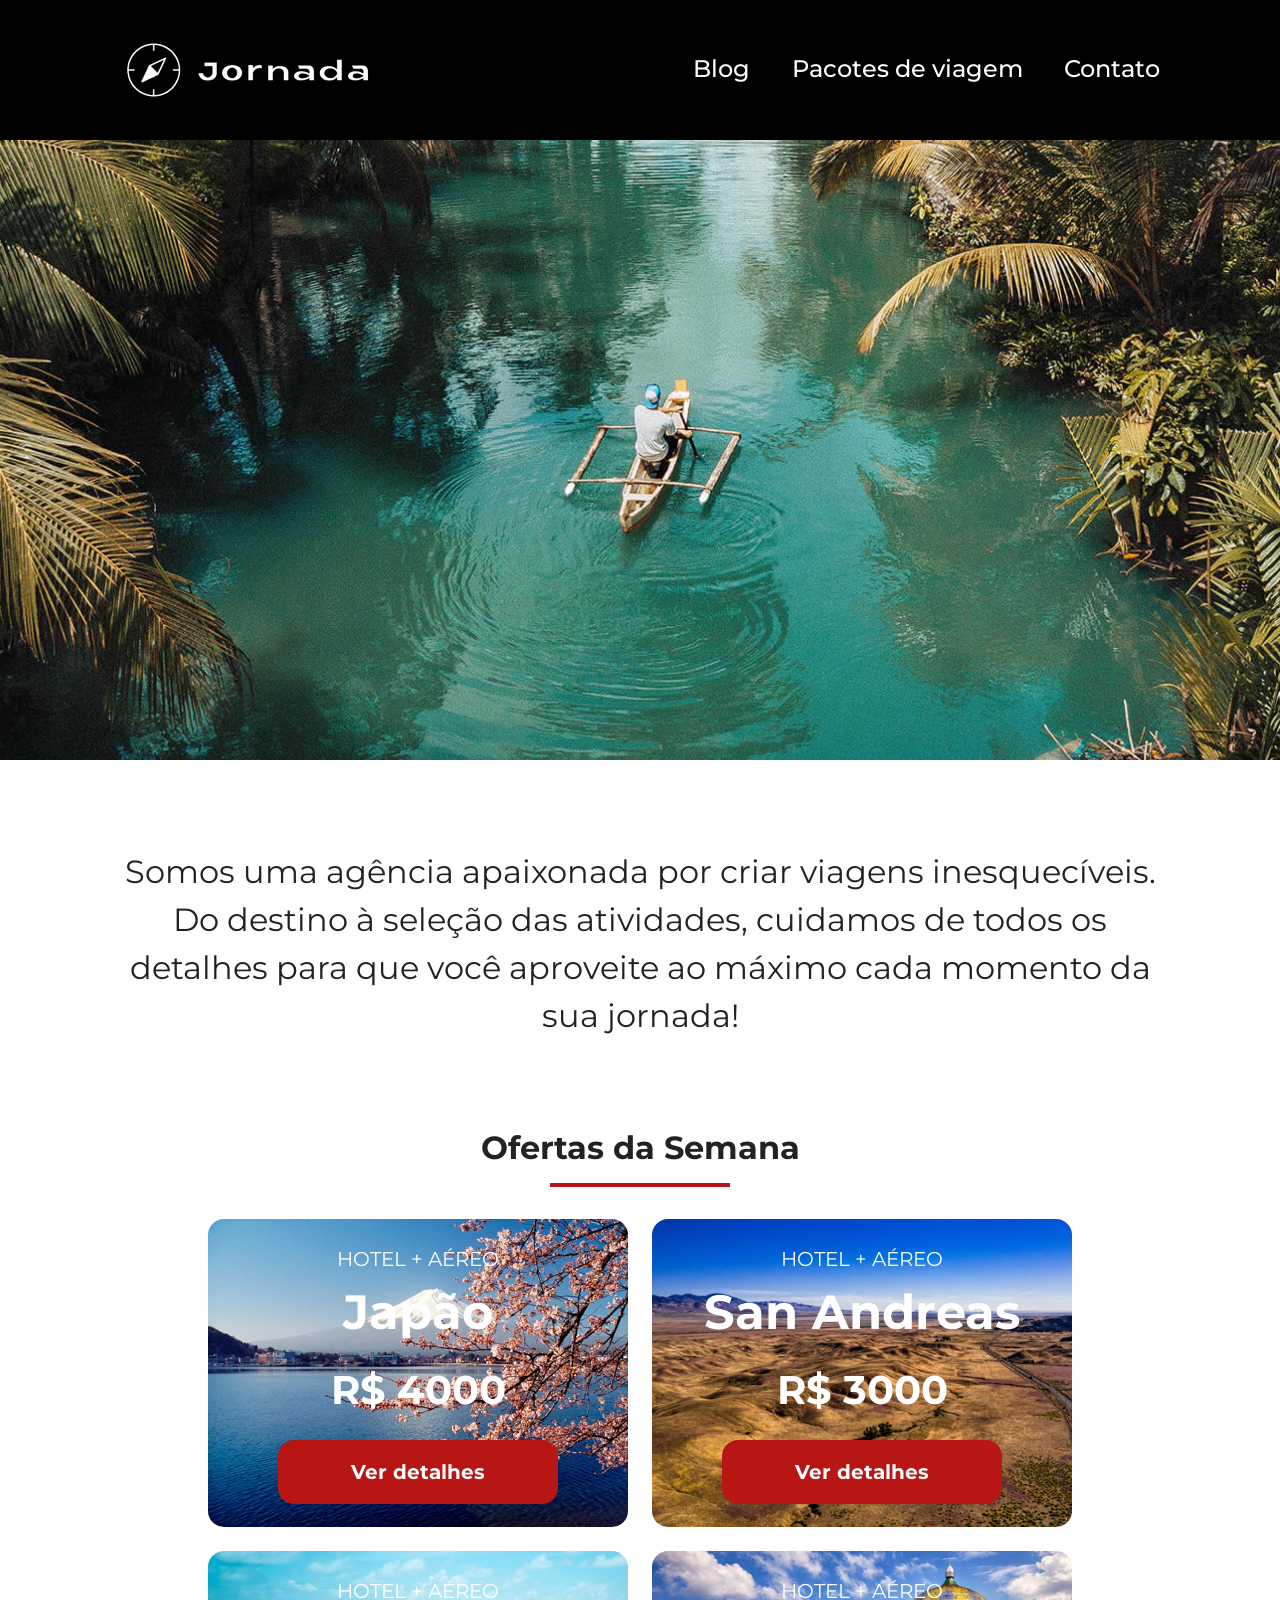
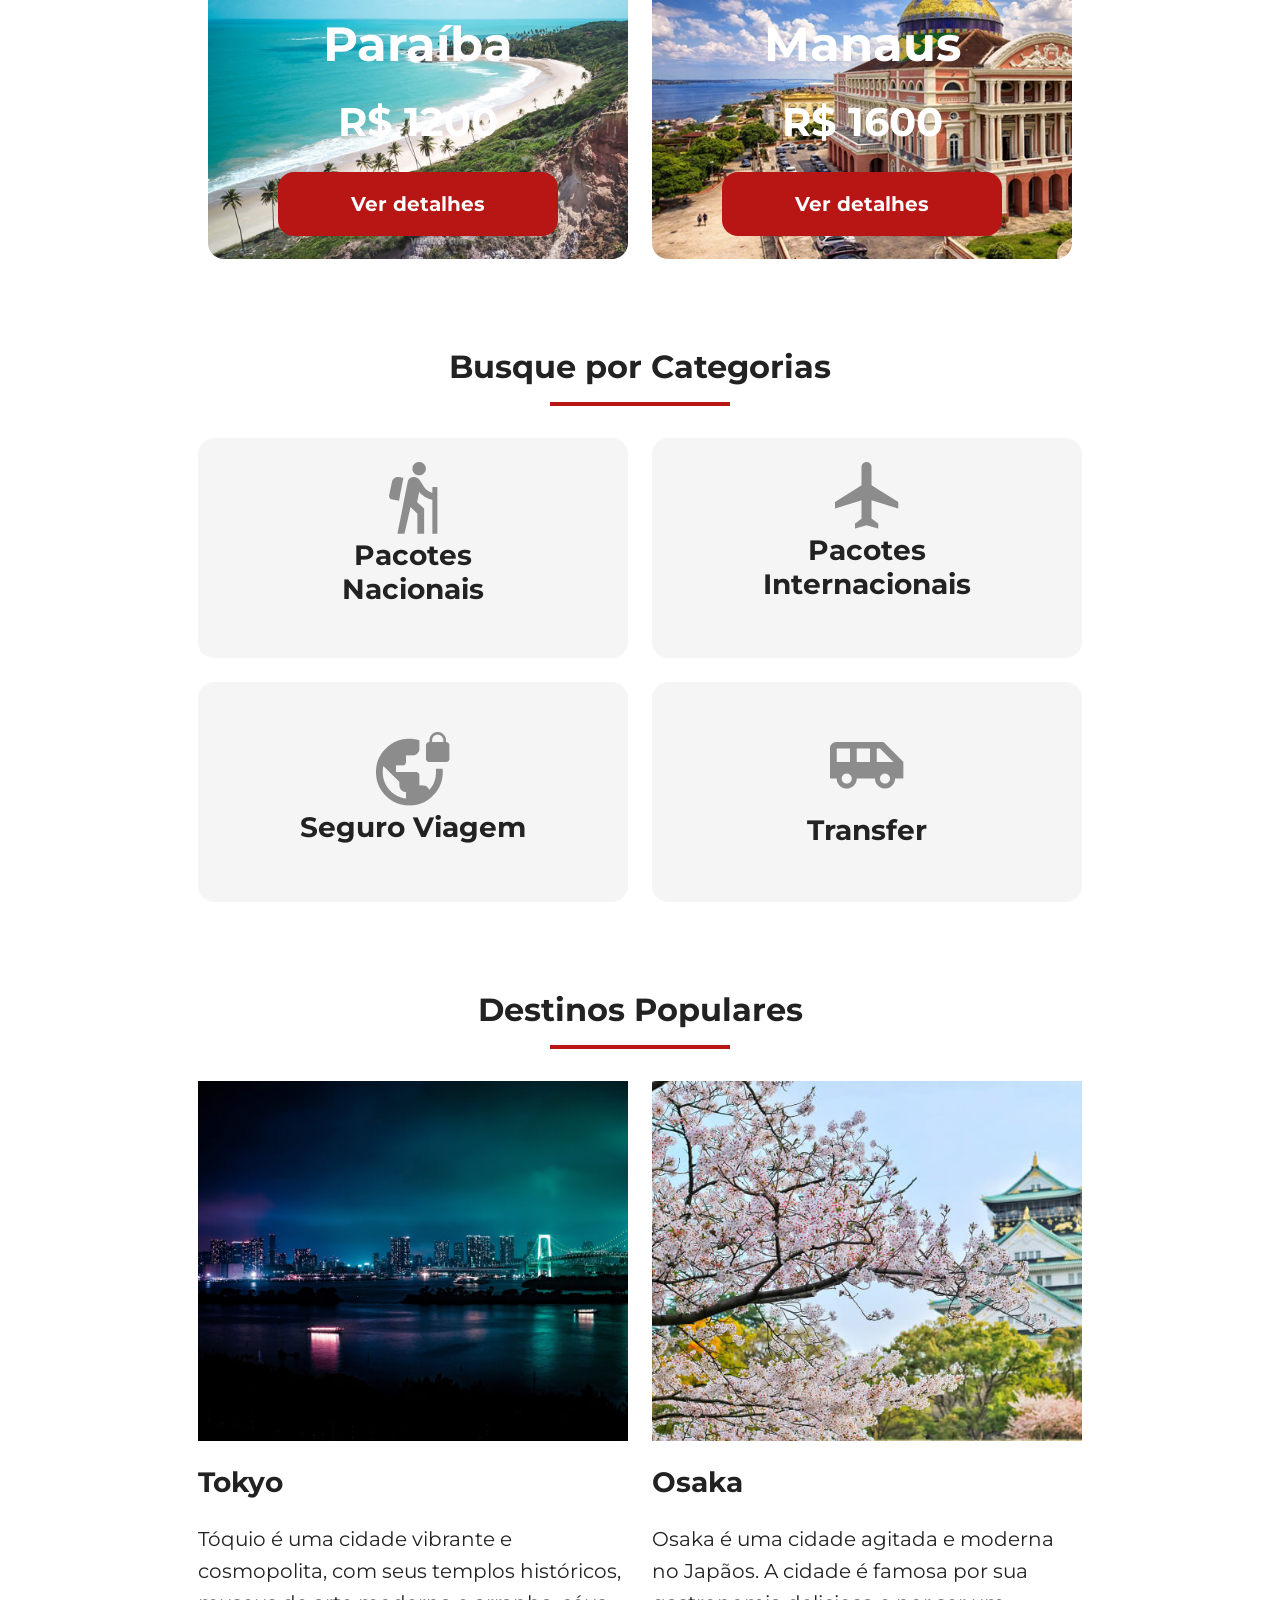
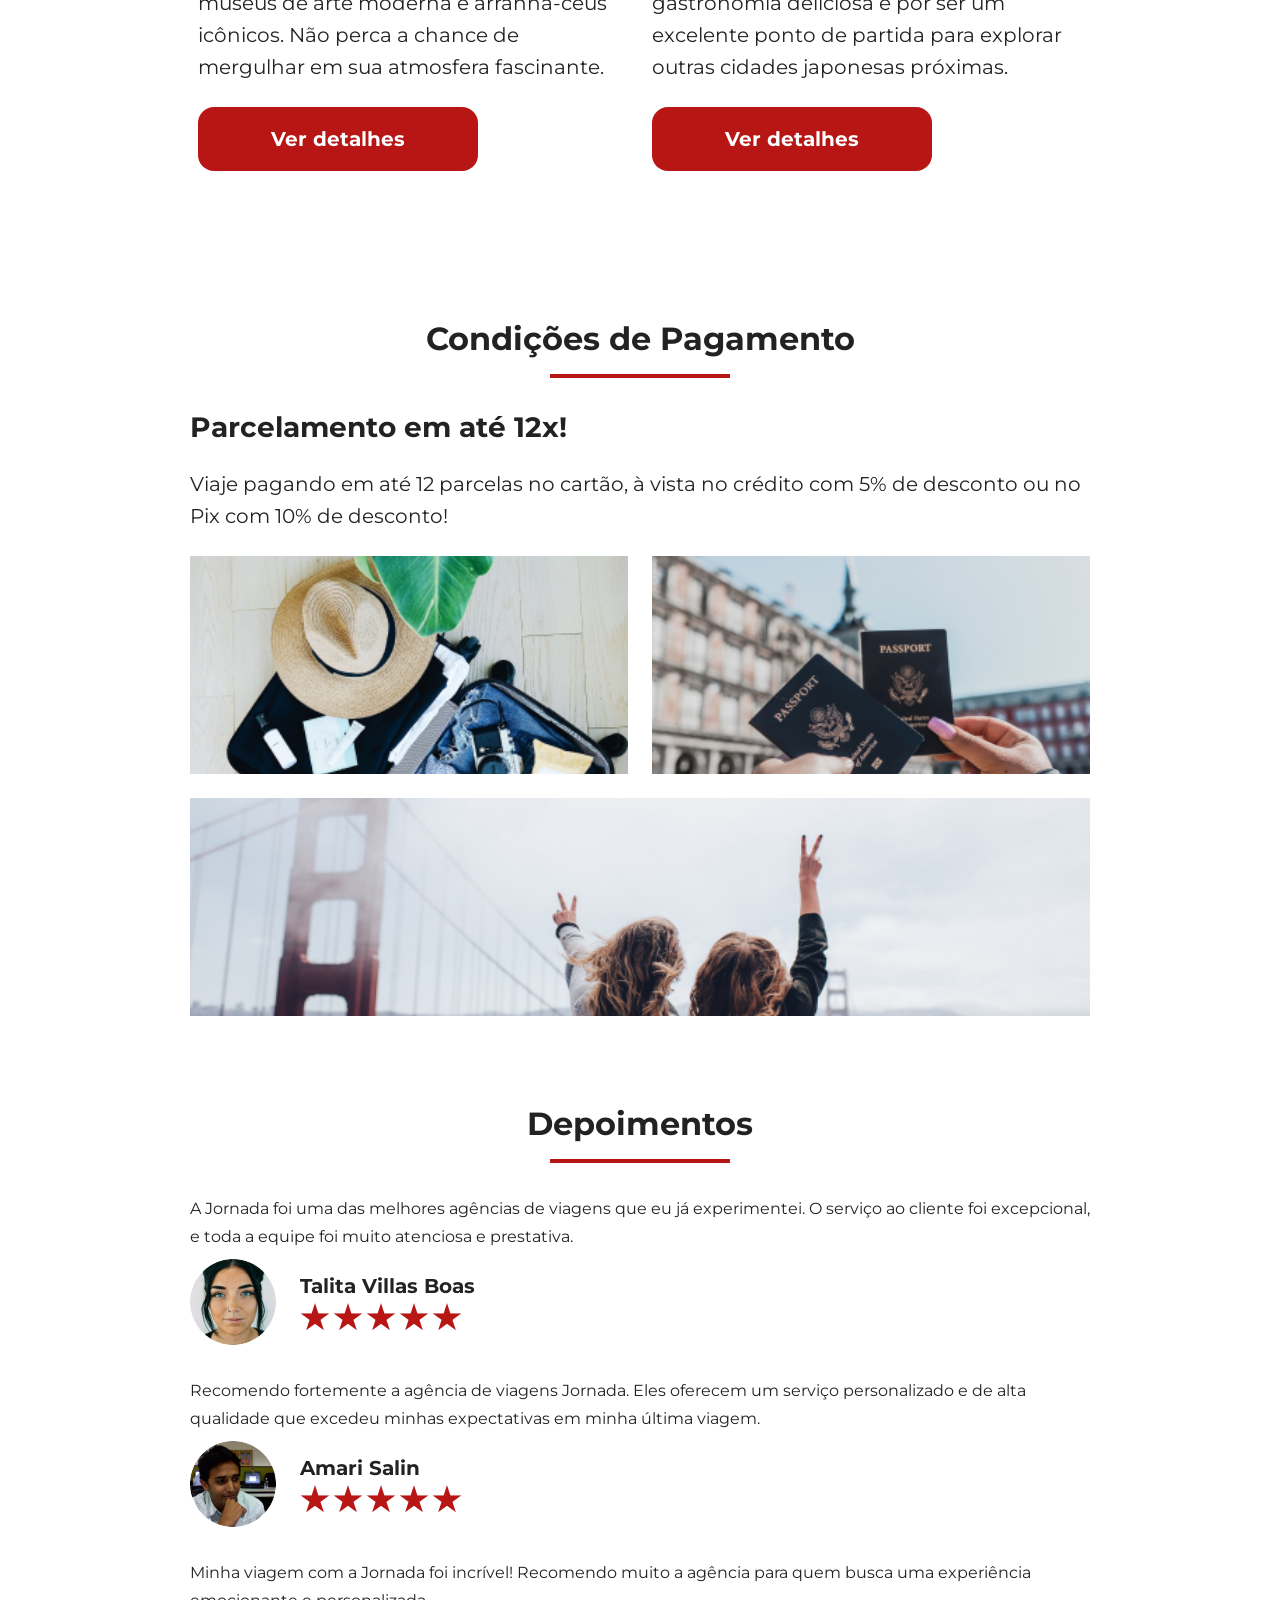
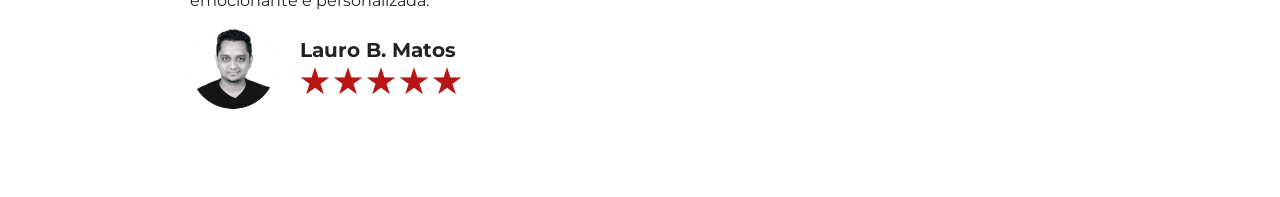
==== index.html @ 5f0da308 "Finaliza a sessão de depoimentos" ====
<!doctype html>
<html lang="PT-BR">
  <head>
    <meta charset="UTF-8" />
    <meta name="viewport" content="width=device-width, initial-scale=1.0" />
    <link rel="stylesheet" href="css/style.css" />
    <title>Jornada Viagens</title>
  </head>
  <body>
    <header class="main-header">
      <a class="logo" href="index.html" title="Página Inicial">
        <img
          class="logo-mobile"
          src="img/bussula-jornada-white.png"
          title="Página Incial"
          alt="Bússula do logo Jornada Viagens na cor branca" /><img
          class="logo-desktop"
          src="img/Logo-branco 2.png"
          title="Página Incial"
          alt="Logo Jornada Viagens na cor branca"
      /></a>
      <div class="navigation-menu">
        <label for="menu">
          <img src="img/menu.png" alt="ícone de menu" />
        </label>
        <input type="checkbox" id="menu" hidden />
        <nav>
          <ul class="links-list">
            <li><a href="blog.html" title="Acessar blog">Blog</a></li>
            <li>
              <a href="pacotes.html" title="Acessar pacotes de viagem"
                >Pacotes de viagem</a
              >
            </li>
            <li><a href="contato.html" title="Acessar contato">Contato</a></li>
          </ul>
        </nav>
      </div>
    </header>
    <section class="hero">
      <div class="hero-img"></div>
      <h2 class="hero-h2">
        Somos uma agência apaixonada por criar viagens inesquecíveis. Do destino
        à seleção das atividades, cuidamos de todos os detalhes para que você
        aproveite ao máximo cada momento da sua jornada!
      </h2>
    </section>
    <section class="offers">
      <div class="section-title">
        <h2>Ofertas da Semana</h2>
        <hr />
        <div class="offers-cards">
          <article class="card japao">
            <header>
              <p class="content-text">HOTEL + AÉREO</p>
              <h3 class="content-title">
                Japão <br />
                <span>R$ 4000</span>
              </h3>
            </header>
            <footer>
              <a class="button" href="#">Ver detalhes</a>
            </footer>
          </article>
          <article class="card san-andreas">
            <header>
              <p class="content-text">HOTEL + AÉREO</p>
              <h3 class="content-title">
                San Andreas <br />
                <span>R$ 3000</span>
              </h3>
            </header>
            <footer>
              <a class="button" href="#">Ver detalhes</a>
            </footer>
          </article>
          <article class="card paraiba">
            <header>
              <p class="content-text">HOTEL + AÉREO</p>
              <h3 class="content-title">
                Paraíba <br />
                <span>R$ 1200</span>
              </h3>
            </header>
            <footer>
              <a class="button" href="#">Ver detalhes</a>
            </footer>
          </article>
          <article class="card manaus">
            <header>
              <p class="content-text">HOTEL + AÉREO</p>
              <h3 class="content-title">
                Manaus <br />
                <span>R$ 1600</span>
              </h3>
            </header>
            <footer>
              <a class="button" href="#">Ver detalhes</a>
            </footer>
          </article>
        </div>
      </div>
    </section>
    <section class="categories">
      <div class="section-title">
        <h2>Busque por Categorias</h2>
        <hr />
      </div>

      <div class="categories-cards">
        <a
          class="card"
          href="#"
          target="_blank"
          title="Busque pela categoria Pacotes Nacionais"
        >
          <img
            src="img/icone-pacotes-nacionais.png"
            alt="Ícone cinza representando uma pessoa fazendo tracking"
          />
          <h3 class="content-title">
            Pacotes <br />
            Nacionais
          </h3>
        </a>
        <a
          class="card"
          href="#"
          target="_blank"
          title="Busque pela categoria Pacotes Internacionais"
        >
          <img
            src="img/icone-pacotes-internacionais.png"
            alt="Ícone cinza representando um avião"
          />
          <h3 class="content-title">Pacotes <br />Internacionais</h3>
        </a>
        <a
          class="card single-line"
          href="#"
          target="_blank"
          title="Busque pela categoria Seguro Viagem"
        >
          <img
            src="img/icone-seguro.png"
            alt="Ícone cinza representando um planeta com um cadeado"
          />
          <h3 class="content-title">Seguro Viagem</h3>
        </a>
        <a
          class="card single-line transfer"
          href="#"
          target="_blank"
          title="Busque pela categoria Transfer"
        >
          <img
            src="img/icone-transfer.png"
            alt="Ícone cinza representando uma van"
          />
          <h3 class="content-title">Transfer</h3>
        </a>
      </div>
    </section>
    <section class="destinations">
      <div class="section-title">
        <h2>Destinos Populares</h2>
        <hr />
      </div>
      <div class="destinations-items">
        <article class="item">
          <header>
            <div class="img-items tokyo"></div>
            <h4 class="content-title">Tokyo</h4>
          </header>
          <p class="content-text">
            Tóquio é uma cidade vibrante e cosmopolita, com seus templos
            históricos, museus de arte moderna e arranha-céus icônicos. Não
            perca a chance de mergulhar em sua atmosfera fascinante.
          </p>
          <footer>
            <a
              class="button"
              href="#"
              target="_blank"
              title="Veja mais detalhes do destino Tokyo"
              >Ver detalhes</a
            >
          </footer>
        </article>
        <article class="item">
          <header>
            <div class="img-items osaka"></div>
            <h4 class="content-title">Osaka</h4>
          </header>
          <p class="content-text">
            Osaka é uma cidade agitada e moderna no Japãos. A cidade é famosa
            por sua gastronomia deliciosa e por ser um excelente ponto de
            partida para explorar outras cidades japonesas próximas.
          </p>
          <footer>
            <a
              class="button"
              href="#"
              target="_blank"
              title="Veja mais detalhes do destino Tokyo"
              >Ver detalhes</a
            >
          </footer>
        </article>
      </div>
    </section>
    <section class="payments">
      <div class="section-title">
        <h2>Condições de Pagamento</h2>
        <hr />
      </div>
      <article class="payments-item">
        <div class="content-container">
          <div class="text-content">
            <h4 class="content-title">Parcelamento em até 12x!</h4>
            <p class="content-text">
              Viaje pagando em até 12 parcelas no cartão, à vista no crédito com
              5% de desconto ou no Pix com 10% de desconto!
            </p>
          </div>
          <div class="image-gallery">
            <div class="image bag"></div>
            <div class="image passport"></div>
            <div class="image people colspan2"></div>
          </div>
        </div>
      </article>
    </section>
    <section class="testimonials">
      <div class="section-title">
        <h2>Depoimentos</h2>
        <hr />
      </div>
      <div class="testimonials-container">
        <article>
          <header>
            <p>
              A Jornada foi uma das melhores agências de viagens que eu já
              experimentei. O serviço ao cliente foi excepcional, e toda a
              equipe foi muito atenciosa e prestativa.
            </p>
          </header>
          <footer>
            <img
              src="img/avatar-talita.png"
              alt="Foto de perfil da cliente Talita Villas Boas"
            />
            <div class="div profile-content">
              <h4>Talita Villas Boas</h4>
              <div class="rating">
                <span class="star">★</span>
                <span class="star">★</span>
                <span class="star">★</span>
                <span class="star">★</span>
                <span class="star">★</span>
              </div>
            </div>
          </footer>
        </article>
        <article>
          <header>
            <p>
              Recomendo fortemente a agência de viagens Jornada. Eles oferecem
              um serviço personalizado e de alta qualidade que excedeu minhas
              expectativas em minha última viagem.
            </p>
          </header>
          <footer>
            <img
              src="img/avatar-amari.png"
              alt="Foto de perfil do cliente Amari Salin"
            />
            <div class="div profile-content">
              <h4>Amari Salin</h4>
              <div class="rating">
                <span class="star">★</span>
                <span class="star">★</span>
                <span class="star">★</span>
                <span class="star">★</span>
                <span class="star">★</span>
              </div>
            </div>
          </footer>
        </article>
        <article>
          <header>
            <p>
              Minha viagem com a Jornada foi incrível! Recomendo muito a agência
              para quem busca uma experiência emocionante e personalizada.
            </p>
          </header>
          <footer>
            <img
              src="img/avatar-lauro.png"
              alt="Foto de perfil do cliente Lauro B. Matos"
            />
            <div class="div profile-content">
              <h4>Lauro B. Matos</h4>
              <div class="rating">
                <span class="star">★</span>
                <span class="star">★</span>
                <span class="star">★</span>
                <span class="star">★</span>
                <span class="star">★</span>
              </div>
            </div>
          </footer>
        </article>
      </div>
    </section>
  </body>
</html>
---- css/style.css ----
@import url(global.css);
@import url(header.css);
@import url(hero.css);
@import url(offers.css);
@import url(categories.css);
@import url(destinations.css);
@import url(payments.css);
@import url(testimonials.css);
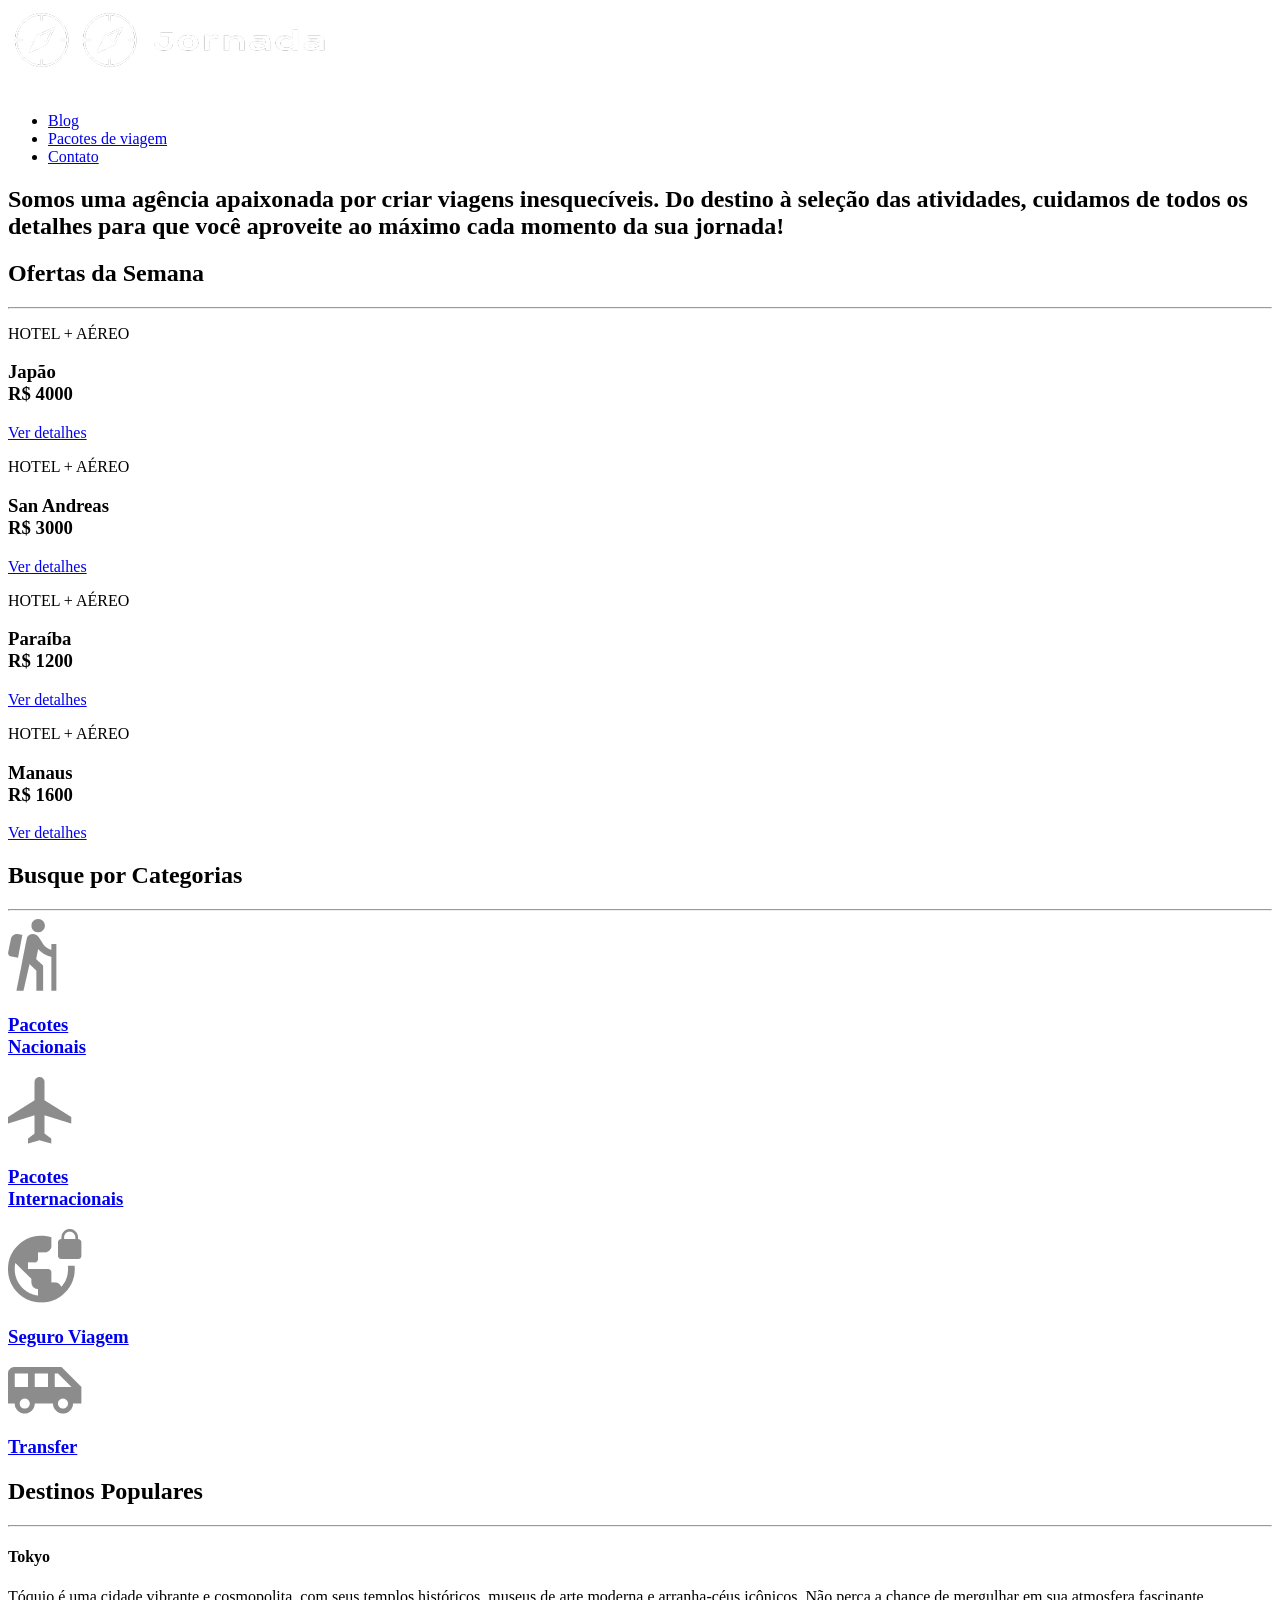
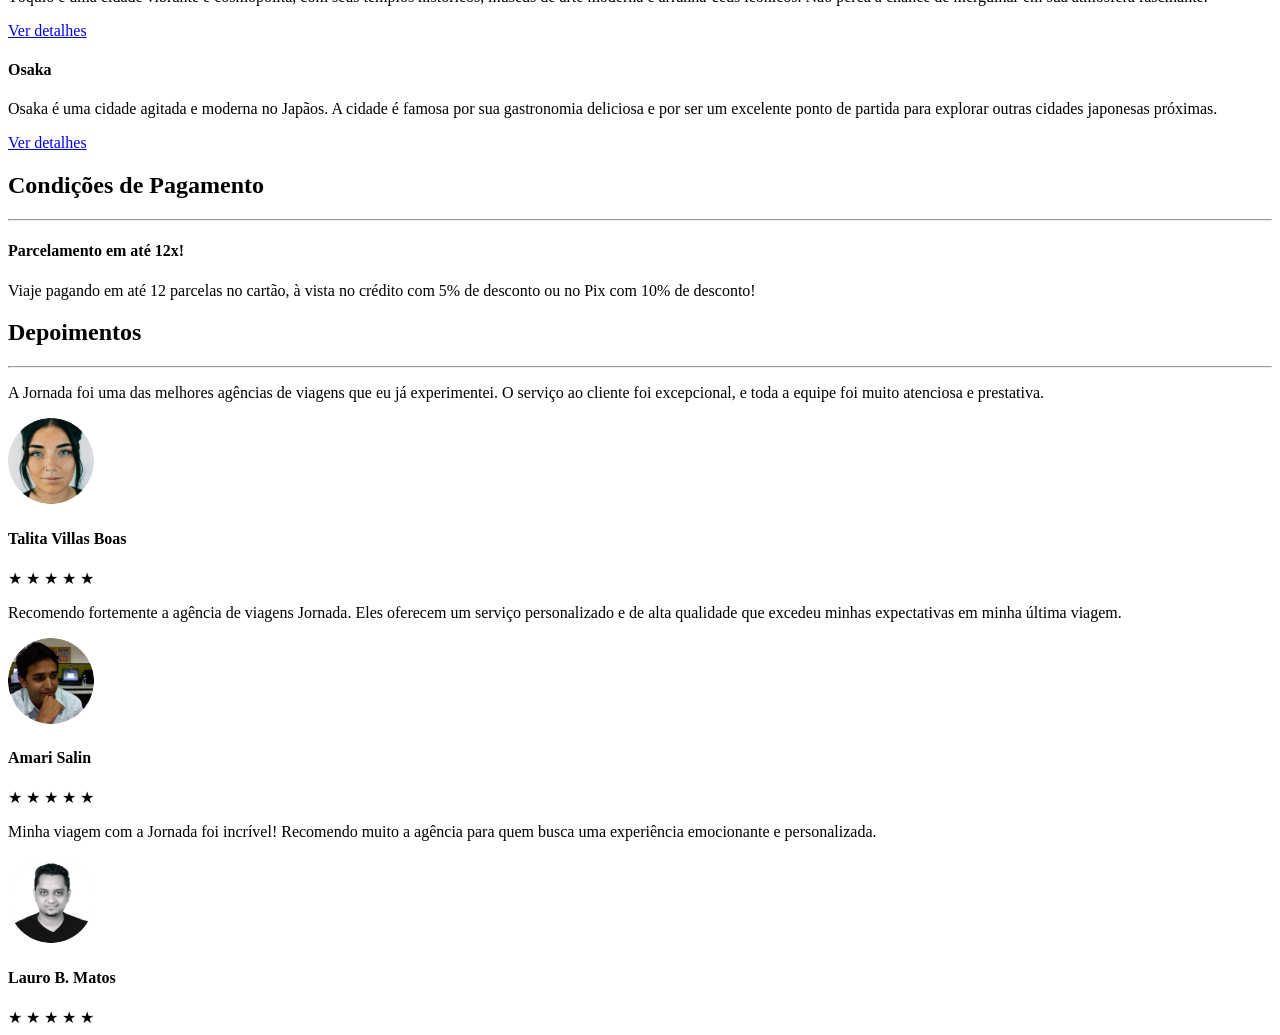
==== commit c34adc47: "Inicia estilização do footer e Adiciona imagem ao footer" ====
--- a/index.html
+++ b/index.html
@@ -313,5 +313,8 @@
         </article>
       </div>
     </section>
+    <footer>
+      <div class="footer-img"></div>
+    </footer>
   </body>
 </html>
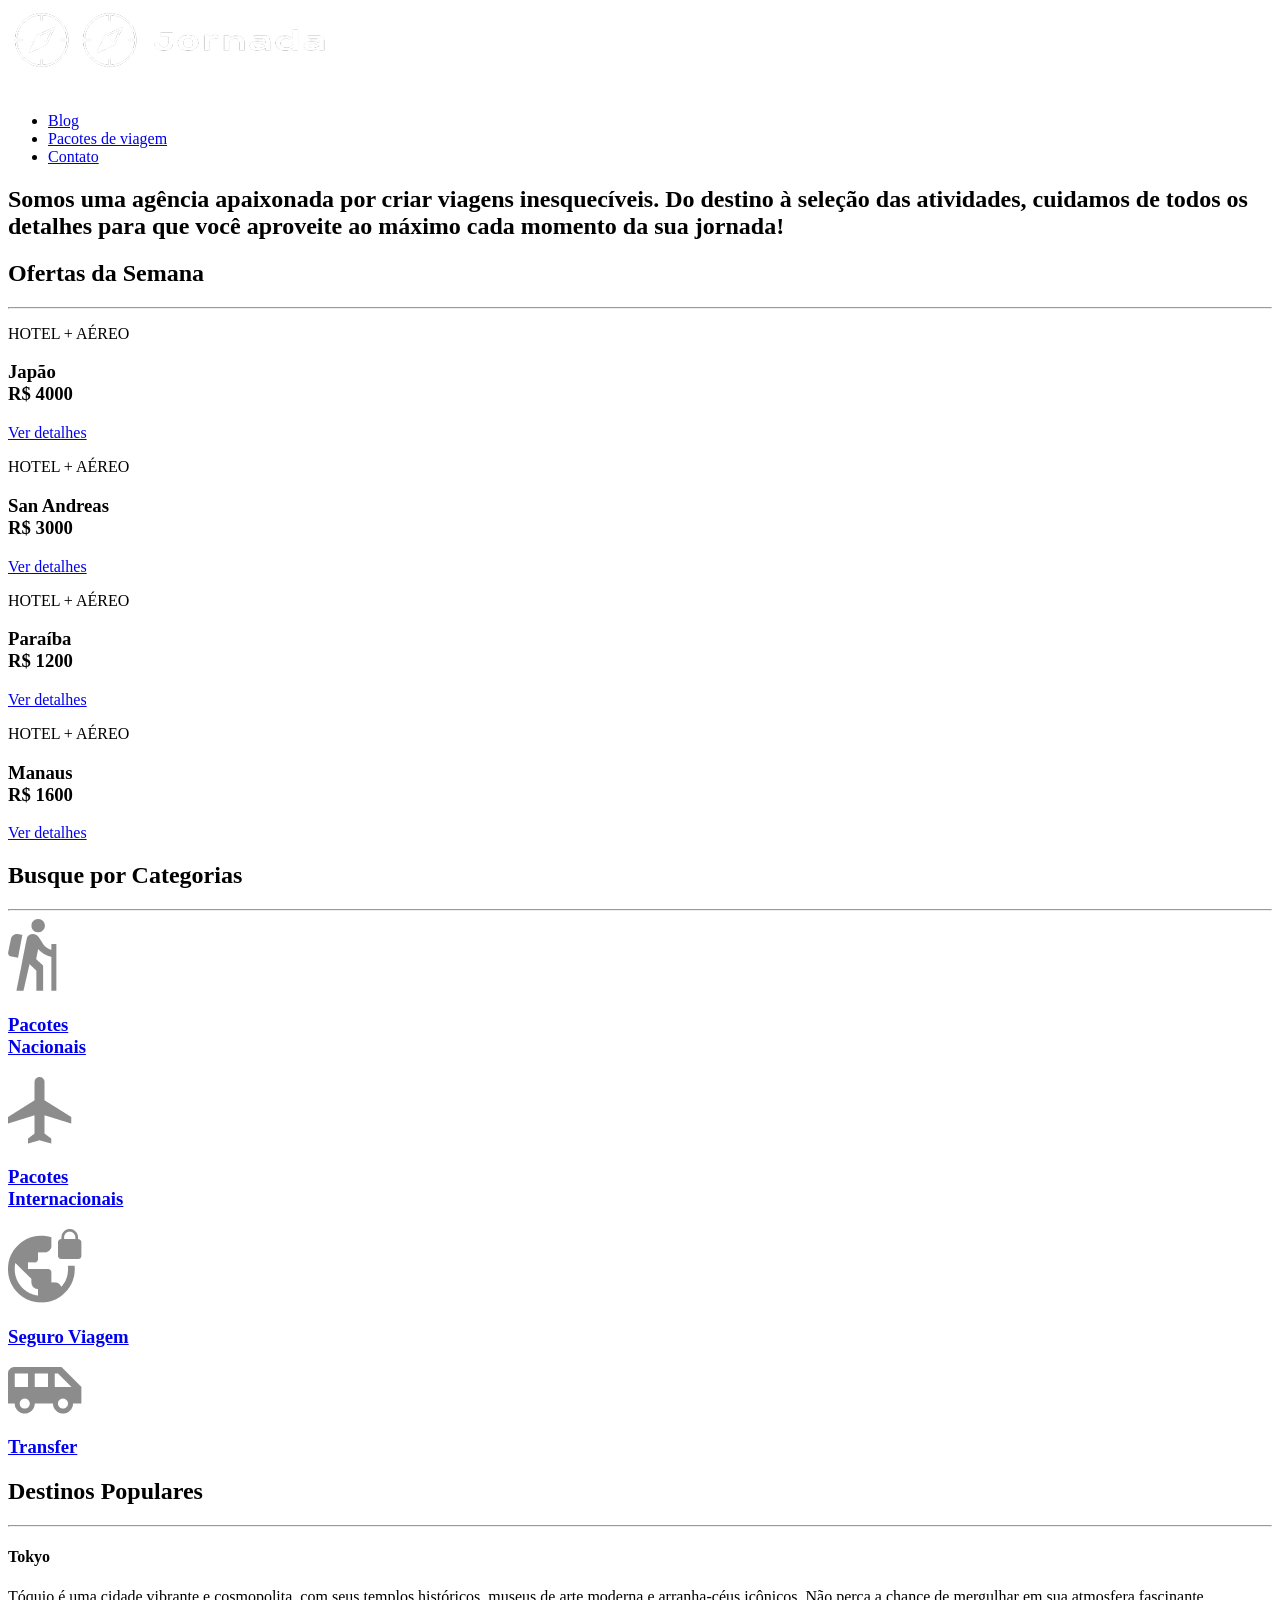
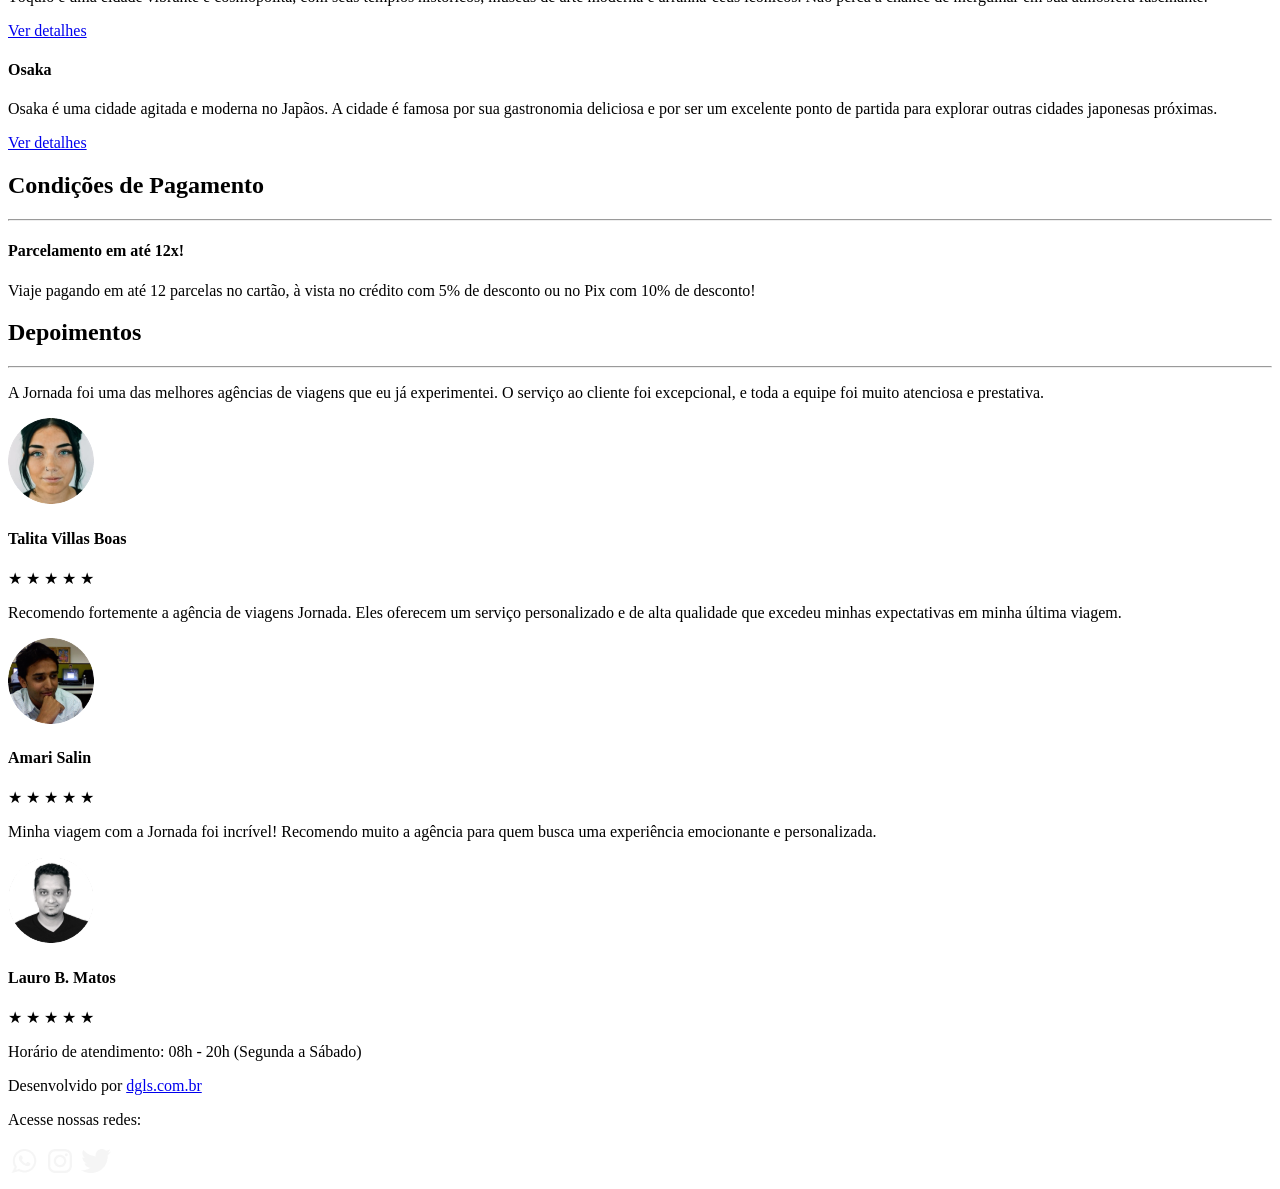
==== commit e9ef6c7c: "Finaliza estilização footer" ====
--- a/index.html
+++ b/index.html
@@ -315,6 +315,27 @@
     </section>
     <footer>
       <div class="footer-img"></div>
+      <div class="footer-content">
+        <div class="footer-logo"></div>
+        <p class="content-text">
+          Horário de atendimento: 08h - 20h (Segunda a Sábado)
+        </p>
+        <p class="content-text">
+          Desenvolvido por <a class="dev-link" href="#">dgls.com.br</a>
+        </p>
+        <div class="footer-socials">
+          <p class="content-text">Acesse nossas redes:</p>
+          <span class="socials-img"><a href="" title=""
+            ><img src="img/logo-whatsapp.png" alt="Logo do WhatsApp"
+          /></a>
+          <a href="" title=""
+            ><img src="img/logo-instagram.png" alt="Logo do Instagram"
+          /></a>
+          <a href="" title=""
+            ><img src="img/logo-twitter.png" alt="Logo do Twitter"
+          /></a></span>
+        </div>
+      </div>
     </footer>
   </body>
 </html>
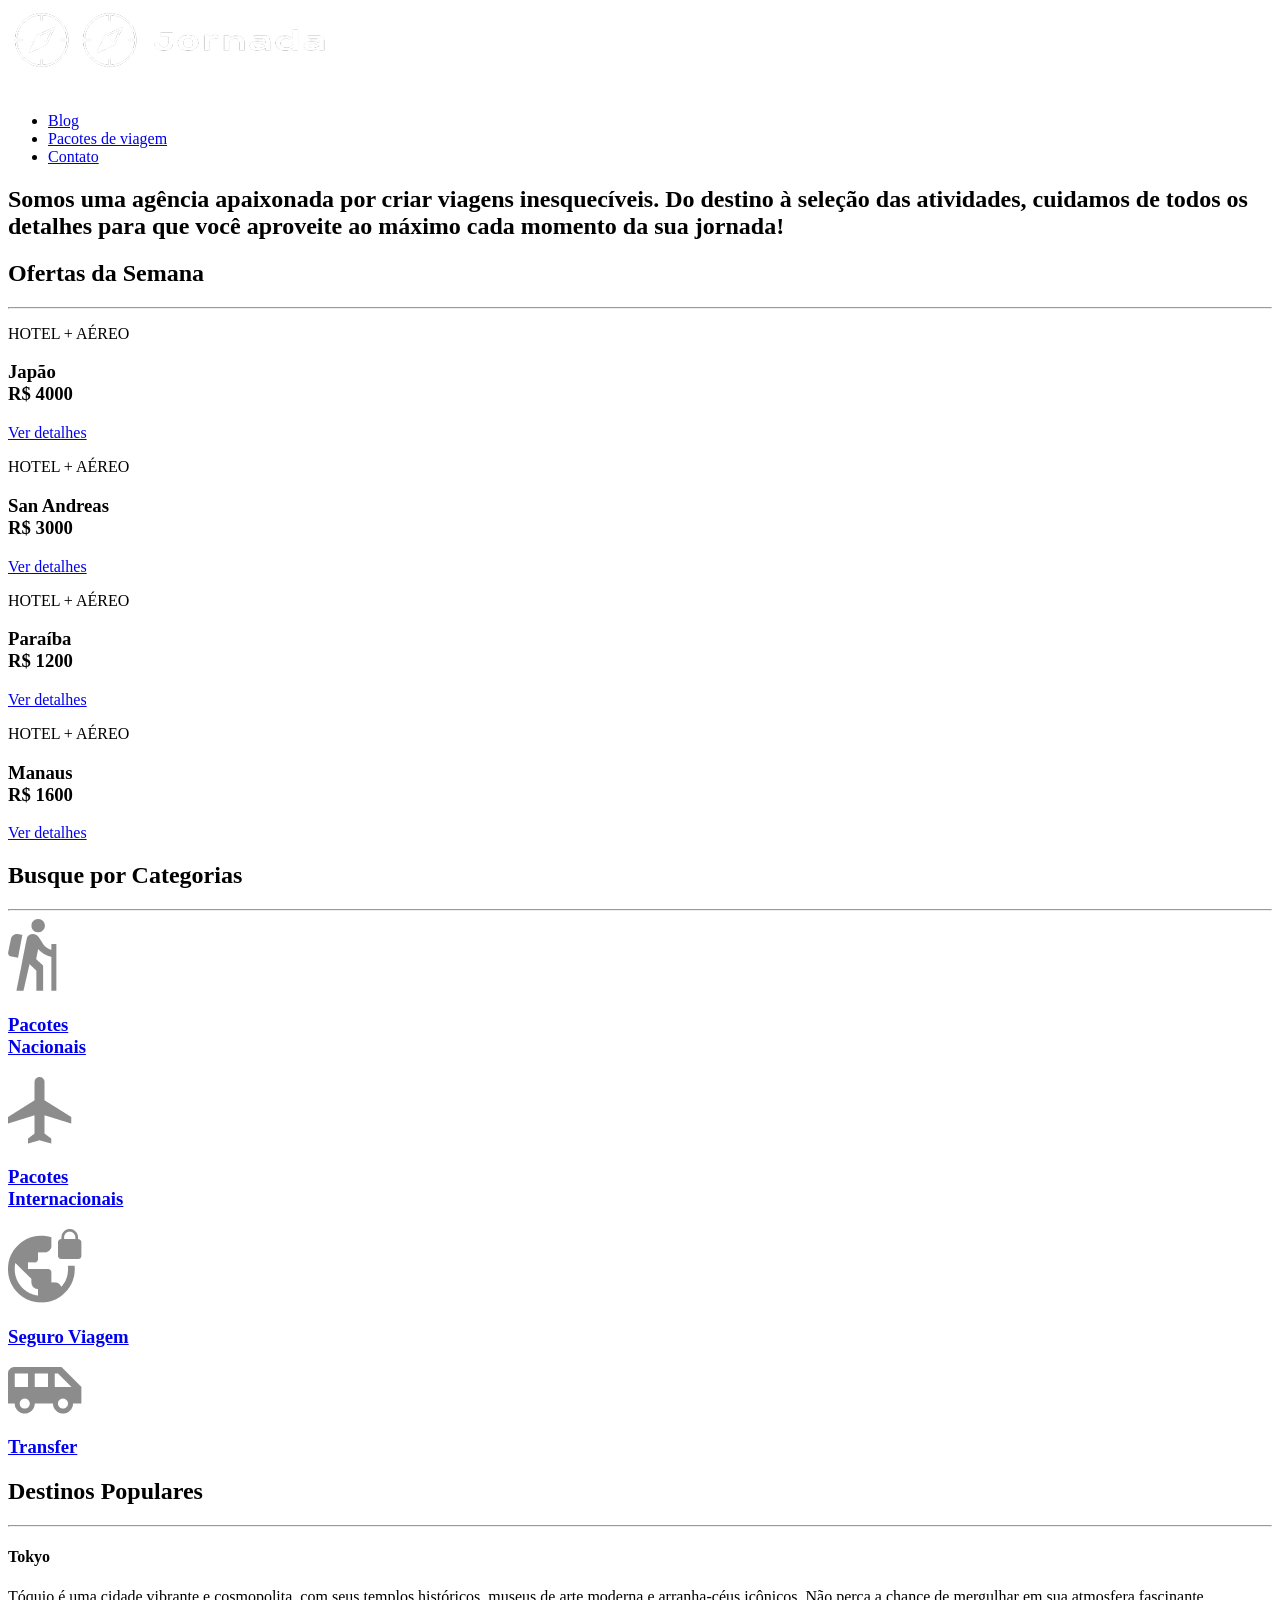
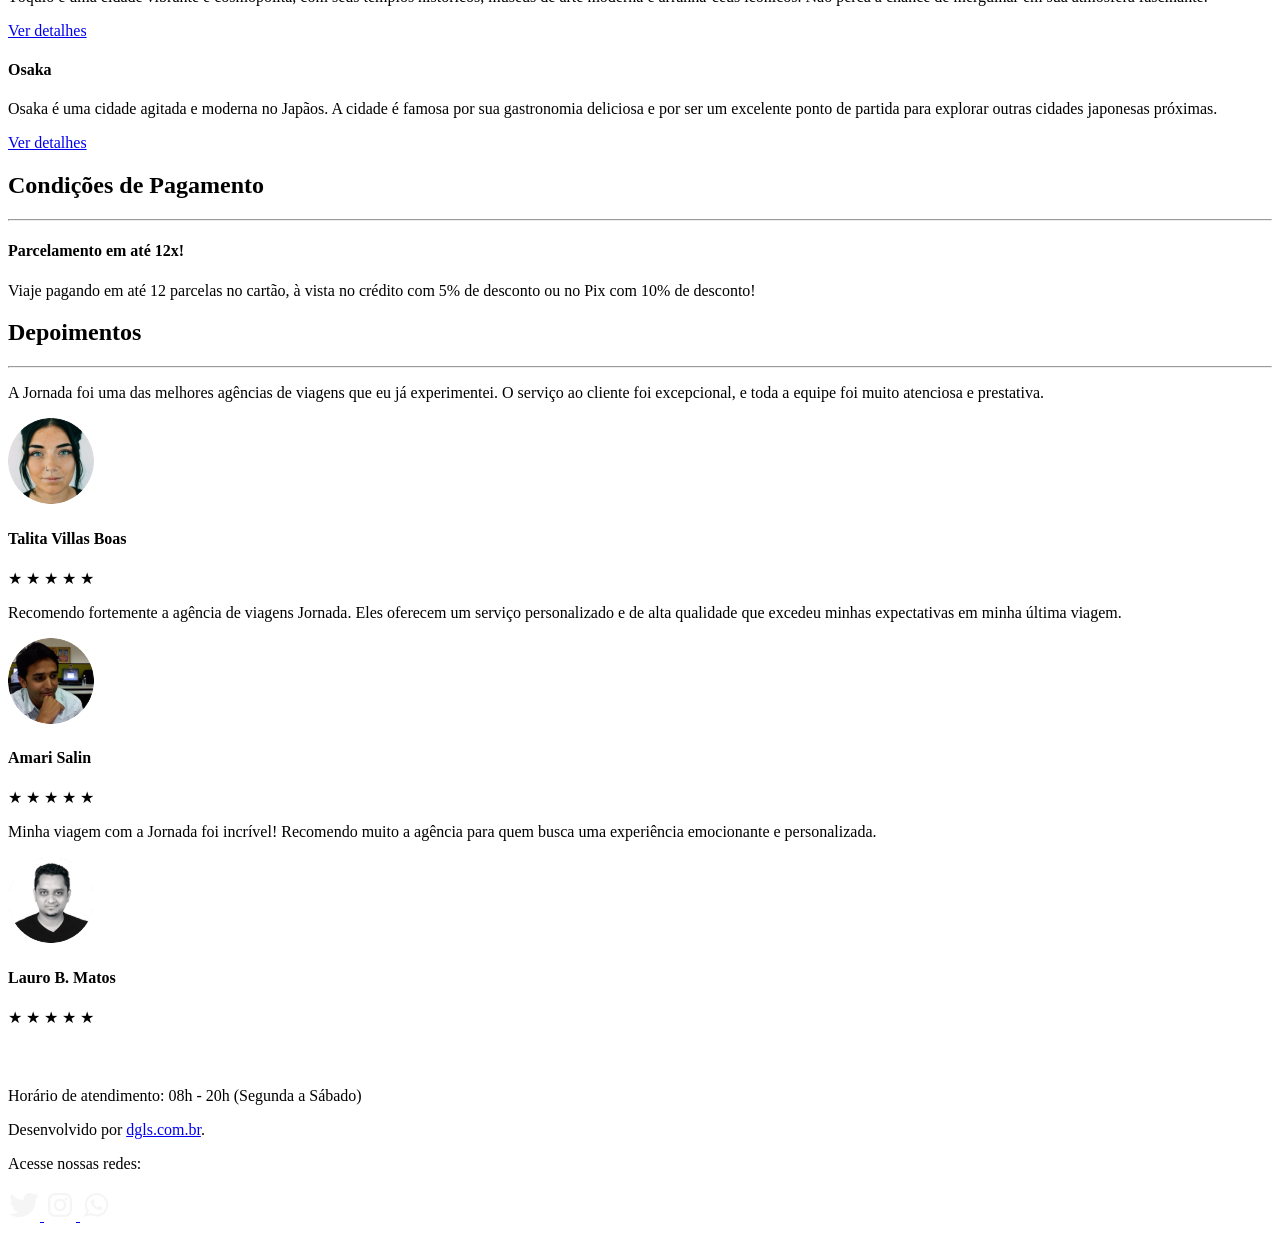
==== commit 01a60225: "Otimiza o html e css do footer!" ====
--- a/index.html
+++ b/index.html
@@ -313,29 +313,29 @@
         </article>
       </div>
     </section>
-    <footer>
-      <div class="footer-img"></div>
-      <div class="footer-content">
-        <div class="footer-logo"></div>
-        <p class="content-text">
-          Horário de atendimento: 08h - 20h (Segunda a Sábado)
-        </p>
-        <p class="content-text">
-          Desenvolvido por <a class="dev-link" href="#">dgls.com.br</a>
-        </p>
-        <div class="footer-socials">
-          <p class="content-text">Acesse nossas redes:</p>
-          <span class="socials-img"><a href="" title=""
-            ><img src="img/logo-whatsapp.png" alt="Logo do WhatsApp"
-          /></a>
-          <a href="" title=""
-            ><img src="img/logo-instagram.png" alt="Logo do Instagram"
-          /></a>
-          <a href="" title=""
-            ><img src="img/logo-twitter.png" alt="Logo do Twitter"
-          /></a></span>
-        </div>
-      </div>
-    </footer>
+    <section class="bottom-hero">
+      <div class="hero-img"></div>
+    </section>
+    <footer class="main-footer">
+    <div class="footer-content">
+        <img src="img/logo-rodapé-branco.png" alt="logo completo Jornada Viagens">
+        <p>Horário de atendimento: 08h - 20h (Segunda a Sábado)</p>
+        <p>Desenvolvido por <a class="dev-link" href="#" target="_blank" title="Desenvolvido por dgls.com.br">dgls.com.br</a>.</p>
+    </div>
+    <div class="footer-social">
+        <p>Acesse nossas redes:</p>
+        <a href="#" target="_blank" title="Acesse o Twitter do Jornada Viagens">
+            <img src="img/logo-twitter.png" 
+                alt="Ícone do Twitter na cor branca">
+        </a>
+        <a href="#" target="_blank" title="Acesse o Instagram do Jornada Viagens">
+            <img src="img/logo-instagram.png" 
+                alt="Ícone do Instagram na cor branca">
+        </a>
+        <a href="#" target="_blank" title="Entre em contato através do Whatsapp">
+            <img src="img/logo-whatsapp.png" alt="Ícone do WhatsApp na cor branca">
+        </a>
+    </div>
+</footer>
   </body>
 </html>
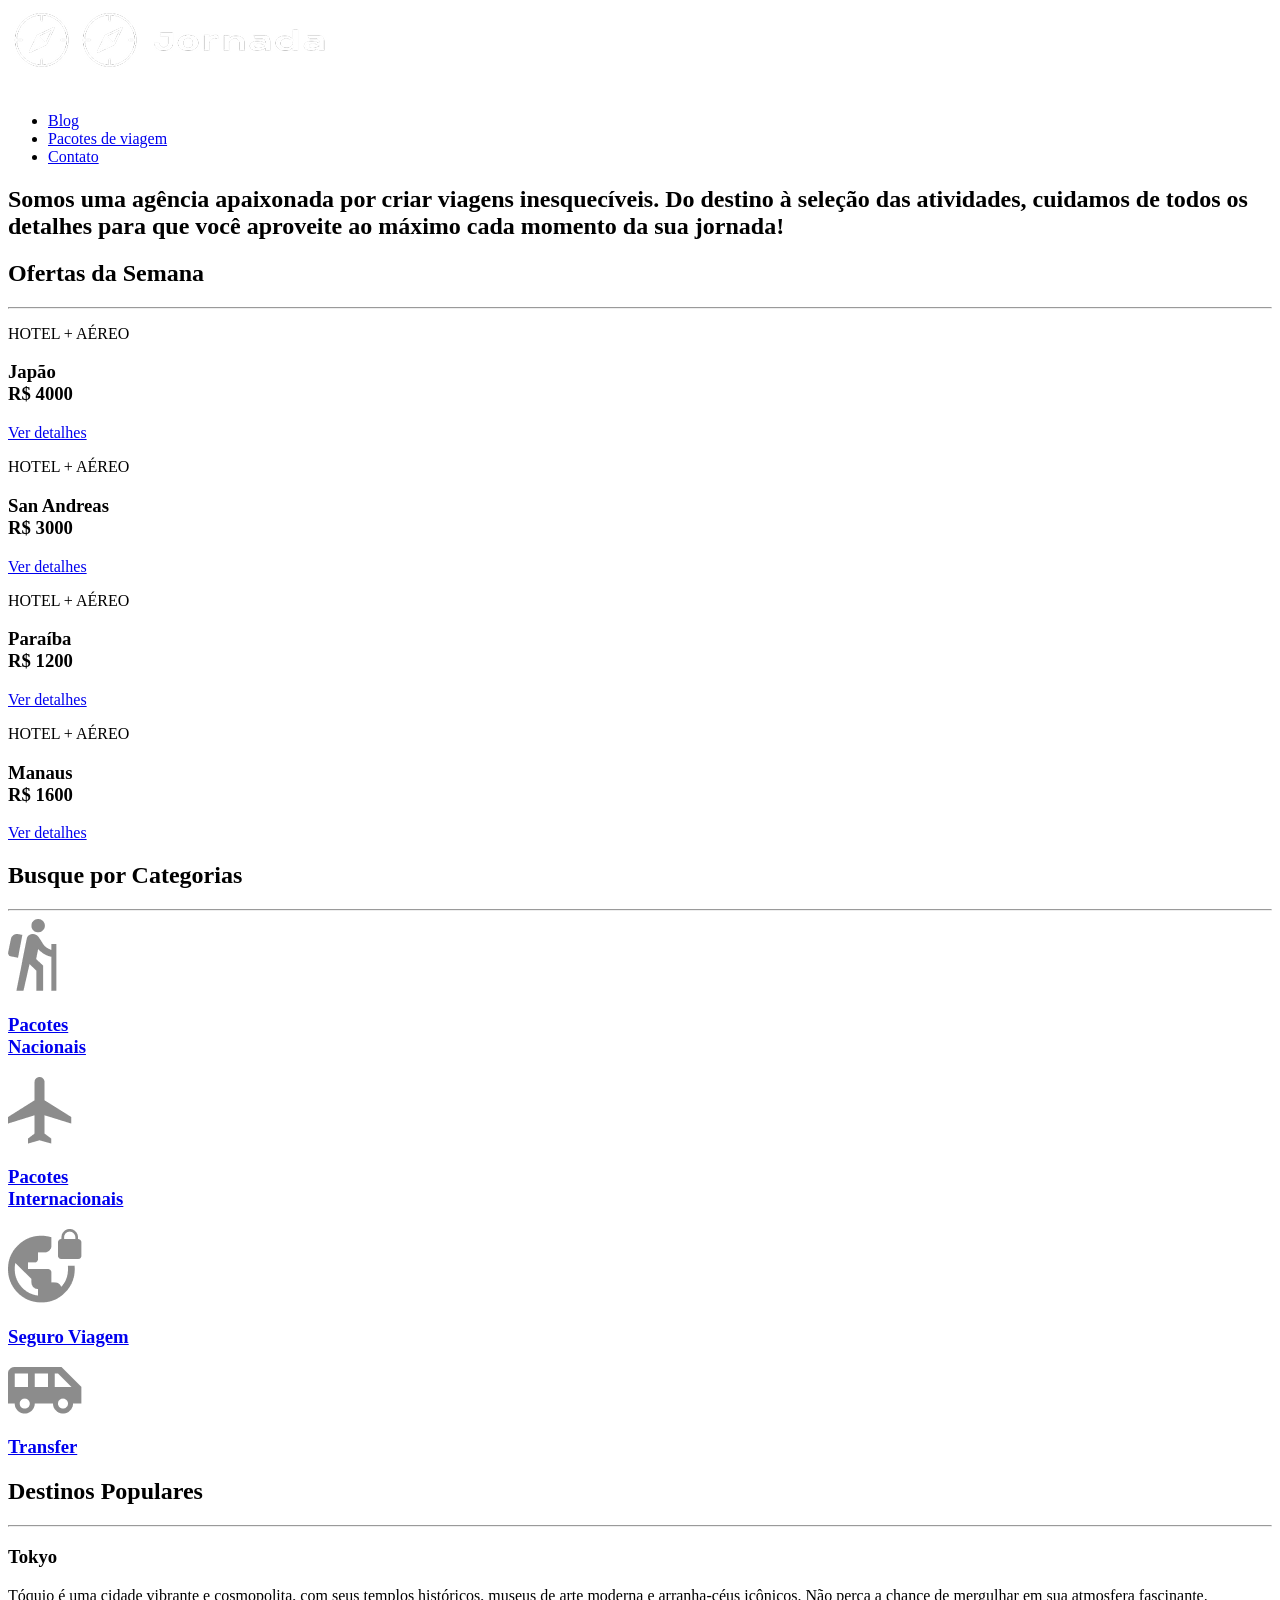
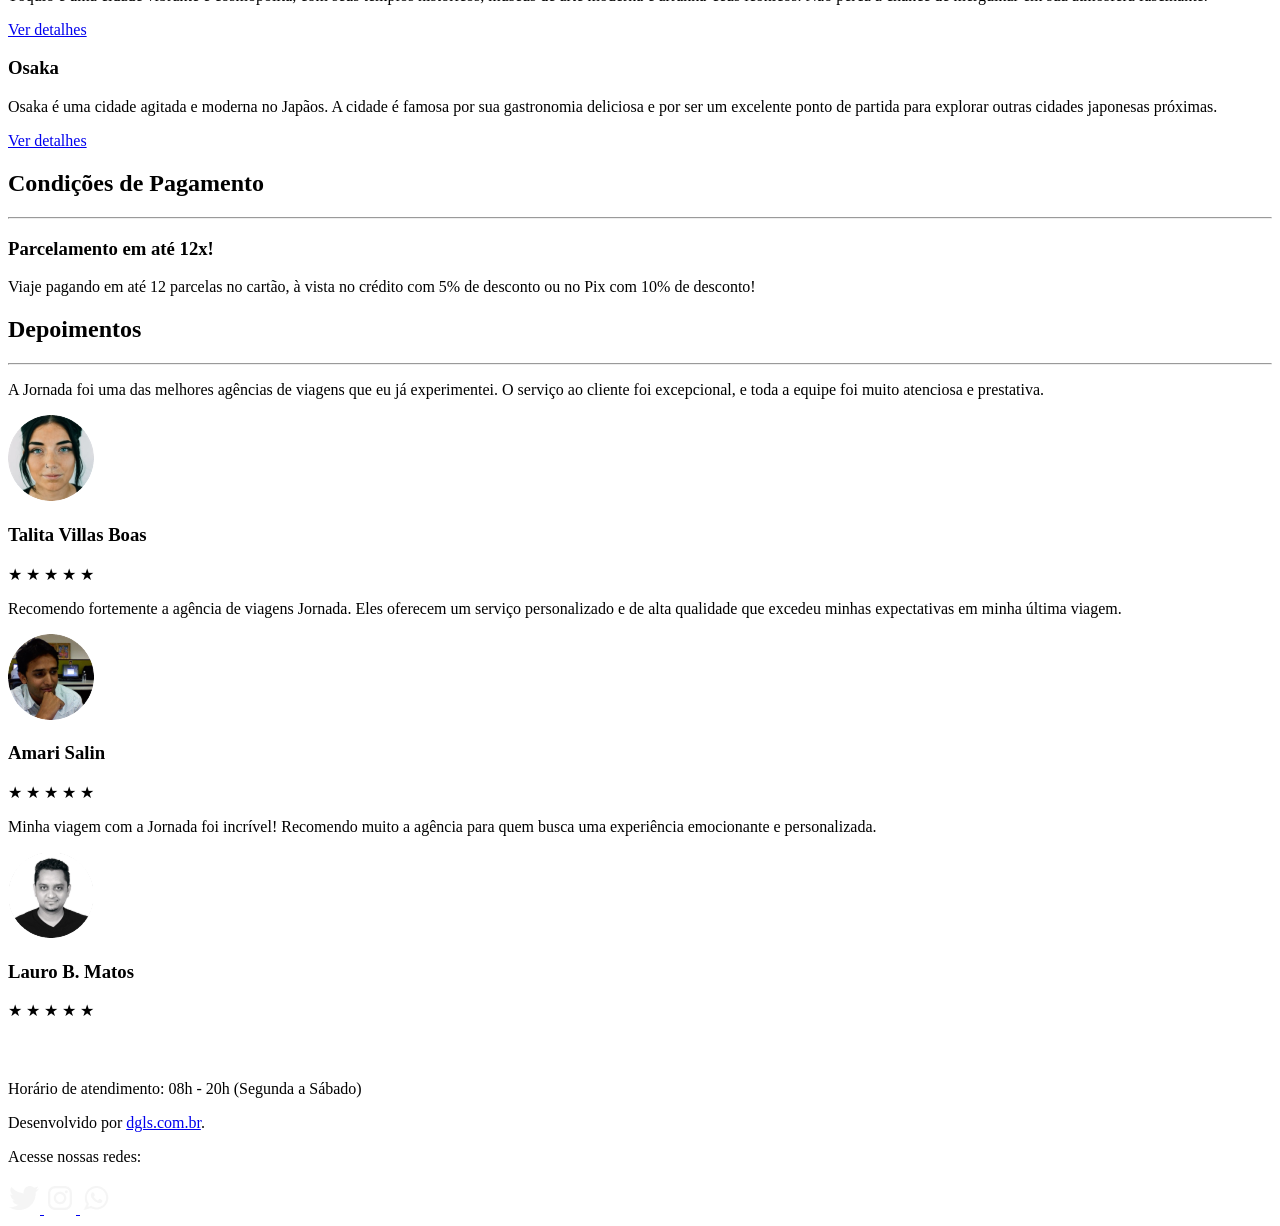
==== commit 68fd3244: "Otimiza acessibilidade" ====
--- a/index.html
+++ b/index.html
@@ -37,305 +37,335 @@
         </nav>
       </div>
     </header>
-    <section class="hero">
-      <div class="hero-img"></div>
-      <h2 class="hero-h2">
-        Somos uma agência apaixonada por criar viagens inesquecíveis. Do destino
-        à seleção das atividades, cuidamos de todos os detalhes para que você
-        aproveite ao máximo cada momento da sua jornada!
-      </h2>
-    </section>
-    <section class="offers">
-      <div class="section-title">
-        <h2>Ofertas da Semana</h2>
-        <hr />
-        <div class="offers-cards">
-          <article class="card japao">
-            <header>
-              <p class="content-text">HOTEL + AÉREO</p>
-              <h3 class="content-title">
-                Japão <br />
-                <span>R$ 4000</span>
-              </h3>
-            </header>
-            <footer>
-              <a class="button" href="#">Ver detalhes</a>
-            </footer>
-          </article>
-          <article class="card san-andreas">
-            <header>
-              <p class="content-text">HOTEL + AÉREO</p>
-              <h3 class="content-title">
-                San Andreas <br />
-                <span>R$ 3000</span>
-              </h3>
-            </header>
-            <footer>
-              <a class="button" href="#">Ver detalhes</a>
-            </footer>
-          </article>
-          <article class="card paraiba">
-            <header>
-              <p class="content-text">HOTEL + AÉREO</p>
-              <h3 class="content-title">
-                Paraíba <br />
-                <span>R$ 1200</span>
-              </h3>
-            </header>
-            <footer>
-              <a class="button" href="#">Ver detalhes</a>
-            </footer>
-          </article>
-          <article class="card manaus">
-            <header>
-              <p class="content-text">HOTEL + AÉREO</p>
-              <h3 class="content-title">
-                Manaus <br />
-                <span>R$ 1600</span>
-              </h3>
-            </header>
-            <footer>
-              <a class="button" href="#">Ver detalhes</a>
-            </footer>
-          </article>
-        </div>
+    <main>
+      <section class="hero">
+        <div class="hero-img"></div>
+        <h2 class="hero-h2">
+          Somos uma agência apaixonada por criar viagens inesquecíveis. Do
+          destino à seleção das atividades, cuidamos de todos os detalhes para
+          que você aproveite ao máximo cada momento da sua jornada!
+        </h2>
+      </section>
+      <section class="offers">
+        <div class="section-title">
+          <h2>Ofertas da Semana</h2>
+          <hr />
+          <div class="offers-cards">
+            <article class="card japao">
+              <header>
+                <p class="content-text">HOTEL + AÉREO</p>
+                <h3 class="content-title">
+                  Japão <br />
+                  <span>R$ 4000</span>
+                </h3>
+              </header>
+              <footer>
+                <a class="button" href="#">Ver detalhes</a>
+              </footer>
+            </article>
+            <article class="card san-andreas">
+              <header>
+                <p class="content-text">HOTEL + AÉREO</p>
+                <h3 class="content-title">
+                  San Andreas <br />
+                  <span>R$ 3000</span>
+                </h3>
+              </header>
+              <footer>
+                <a class="button" href="#">Ver detalhes</a>
+              </footer>
+            </article>
+            <article class="card paraiba">
+              <header>
+                <p class="content-text">HOTEL + AÉREO</p>
+                <h3 class="content-title">
+                  Paraíba <br />
+                  <span>R$ 1200</span>
+                </h3>
+              </header>
+              <footer>
+                <a class="button" href="#">Ver detalhes</a>
+              </footer>
+            </article>
+            <article class="card manaus">
+              <header>
+                <p class="content-text">HOTEL + AÉREO</p>
+                <h3 class="content-title">
+                  Manaus <br />
+                  <span>R$ 1600</span>
+                </h3>
+              </header>
+              <footer>
+                <a class="button" href="#">Ver detalhes</a>
+              </footer>
+            </article>
+          </div>
+        </div>
+      </section>
+      <section class="categories">
+        <div class="section-title">
+          <h2>Busque por Categorias</h2>
+          <hr />
+        </div>
+
+        <div class="categories-cards">
+          <a
+            class="card"
+            href="#"
+            target="_blank"
+            title="Busque pela categoria Pacotes Nacionais"
+          >
+            <img
+              src="img/icone-pacotes-nacionais.png"
+              alt="Ícone cinza representando uma pessoa fazendo tracking"
+            />
+            <h3 class="content-title">
+              Pacotes <br />
+              Nacionais
+            </h3>
+          </a>
+          <a
+            class="card"
+            href="#"
+            target="_blank"
+            title="Busque pela categoria Pacotes Internacionais"
+          >
+            <img
+              src="img/icone-pacotes-internacionais.png"
+              alt="Ícone cinza representando um avião"
+            />
+            <h3 class="content-title">Pacotes <br />Internacionais</h3>
+          </a>
+          <a
+            class="card single-line"
+            href="#"
+            target="_blank"
+            title="Busque pela categoria Seguro Viagem"
+          >
+            <img
+              src="img/icone-seguro.png"
+              alt="Ícone cinza representando um planeta com um cadeado"
+            />
+            <h3 class="content-title">Seguro Viagem</h3>
+          </a>
+          <a
+            class="card single-line transfer"
+            href="#"
+            target="_blank"
+            title="Busque pela categoria Transfer"
+          >
+            <img
+              src="img/icone-transfer.png"
+              alt="Ícone cinza representando uma van"
+            />
+            <h3 class="content-title">Transfer</h3>
+          </a>
+        </div>
+      </section>
+      <section class="destinations">
+        <div class="section-title">
+          <h2>Destinos Populares</h2>
+          <hr />
+        </div>
+        <div class="destinations-items">
+          <article class="item">
+            <header>
+              <div class="img-items tokyo"></div>
+              <h3 class="content-title">Tokyo</h3>
+            </header>
+            <p class="content-text">
+              Tóquio é uma cidade vibrante e cosmopolita, com seus templos
+              históricos, museus de arte moderna e arranha-céus icônicos. Não
+              perca a chance de mergulhar em sua atmosfera fascinante.
+            </p>
+            <footer>
+              <a
+                class="button"
+                href="#"
+                target="_blank"
+                title="Veja mais detalhes do destino Tokyo"
+                >Ver detalhes</a
+              >
+            </footer>
+          </article>
+          <article class="item">
+            <header>
+              <div class="img-items osaka"></div>
+              <h3 class="content-title">Osaka</h3>
+            </header>
+            <p class="content-text">
+              Osaka é uma cidade agitada e moderna no Japãos. A cidade é famosa
+              por sua gastronomia deliciosa e por ser um excelente ponto de
+              partida para explorar outras cidades japonesas próximas.
+            </p>
+            <footer>
+              <a
+                class="button"
+                href="#"
+                target="_blank"
+                title="Veja mais detalhes do destino Tokyo"
+                >Ver detalhes</a
+              >
+            </footer>
+          </article>
+        </div>
+      </section>
+      <section class="payments">
+        <div class="section-title">
+          <h2>Condições de Pagamento</h2>
+          <hr />
+        </div>
+        <article class="payments-item">
+          <div class="content-container">
+            <div class="text-content">
+              <h3 class="content-title">Parcelamento em até 12x!</h3>
+              <p class="content-text">
+                Viaje pagando em até 12 parcelas no cartão, à vista no crédito
+                com 5% de desconto ou no Pix com 10% de desconto!
+              </p>
+            </div>
+            <div class="image-gallery">
+              <div class="image bag"></div>
+              <div class="image passport"></div>
+              <div class="image people colspan2"></div>
+            </div>
+          </div>
+        </article>
+      </section>
+      <section class="testimonials">
+        <div class="section-title">
+          <h2>Depoimentos</h2>
+          <hr />
+        </div>
+        <div class="testimonials-container">
+          <article>
+            <header>
+              <p>
+                A Jornada foi uma das melhores agências de viagens que eu já
+                experimentei. O serviço ao cliente foi excepcional, e toda a
+                equipe foi muito atenciosa e prestativa.
+              </p>
+            </header>
+            <footer>
+              <img
+                src="img/avatar-talita.png"
+                alt="Foto de perfil da cliente Talita Villas Boas"
+              />
+              <div class="div profile-content">
+                <h3>Talita Villas Boas</h3>
+                <div class="rating">
+                  <span class="star">★</span>
+                  <span class="star">★</span>
+                  <span class="star">★</span>
+                  <span class="star">★</span>
+                  <span class="star">★</span>
+                </div>
+              </div>
+            </footer>
+          </article>
+          <article>
+            <header>
+              <p>
+                Recomendo fortemente a agência de viagens Jornada. Eles oferecem
+                um serviço personalizado e de alta qualidade que excedeu minhas
+                expectativas em minha última viagem.
+              </p>
+            </header>
+            <footer>
+              <img
+                src="img/avatar-amari.png"
+                alt="Foto de perfil do cliente Amari Salin"
+              />
+              <div class="div profile-content">
+                <h3>Amari Salin</h3>
+                <div class="rating">
+                  <span class="star">★</span>
+                  <span class="star">★</span>
+                  <span class="star">★</span>
+                  <span class="star">★</span>
+                  <span class="star">★</span>
+                </div>
+              </div>
+            </footer>
+          </article>
+          <article>
+            <header>
+              <p>
+                Minha viagem com a Jornada foi incrível! Recomendo muito a
+                agência para quem busca uma experiência emocionante e
+                personalizada.
+              </p>
+            </header>
+            <footer>
+              <img
+                src="img/avatar-lauro.png"
+                alt="Foto de perfil do cliente Lauro B. Matos"
+              />
+              <div class="div profile-content">
+                <h3>Lauro B. Matos</h3>
+                <div class="rating">
+                  <span class="star">★</span>
+                  <span class="star">★</span>
+                  <span class="star">★</span>
+                  <span class="star">★</span>
+                  <span class="star">★</span>
+                </div>
+              </div>
+            </footer>
+          </article>
+        </div>
+      </section>
+      <section class="bottom-hero">
+        <div class="hero-img"></div>
+      </section>
+    </main>
+    <footer class="main-footer">
+      <div class="footer-content">
+        <img
+          src="img/logo-rodapé-branco.png"
+          alt="logo completo Jornada Viagens"
+        />
+        <p>Horário de atendimento: 08h - 20h (Segunda a Sábado)</p>
+        <p>
+          Desenvolvido por
+          <a
+            class="dev-link"
+            href="#"
+            target="_blank"
+            title="Desenvolvido por dgls.com.br"
+            >dgls.com.br</a
+          >.
+        </p>
       </div>
-    </section>
-    <section class="categories">
-      <div class="section-title">
-        <h2>Busque por Categorias</h2>
-        <hr />
-      </div>
-
-      <div class="categories-cards">
+      <div class="footer-social">
+        <p>Acesse nossas redes:</p>
+        <a href="#" target="_blank" title="Acesse o Twitter do Jornada Viagens">
+          <img
+            src="img/logo-twitter.png"
+            alt="Ícone do Twitter na cor branca"
+          />
+        </a>
         <a
-          class="card"
           href="#"
           target="_blank"
-          title="Busque pela categoria Pacotes Nacionais"
+          title="Acesse o Instagram do Jornada Viagens"
         >
           <img
-            src="img/icone-pacotes-nacionais.png"
-            alt="Ícone cinza representando uma pessoa fazendo tracking"
+            src="img/logo-instagram.png"
+            alt="Ícone do Instagram na cor branca"
           />
-          <h3 class="content-title">
-            Pacotes <br />
-            Nacionais
-          </h3>
         </a>
         <a
-          class="card"
           href="#"
           target="_blank"
-          title="Busque pela categoria Pacotes Internacionais"
+          title="Entre em contato através do Whatsapp"
         >
           <img
-            src="img/icone-pacotes-internacionais.png"
-            alt="Ícone cinza representando um avião"
+            src="img/logo-whatsapp.png"
+            alt="Ícone do WhatsApp na cor branca"
           />
-          <h3 class="content-title">Pacotes <br />Internacionais</h3>
-        </a>
-        <a
-          class="card single-line"
-          href="#"
-          target="_blank"
-          title="Busque pela categoria Seguro Viagem"
-        >
-          <img
-            src="img/icone-seguro.png"
-            alt="Ícone cinza representando um planeta com um cadeado"
-          />
-          <h3 class="content-title">Seguro Viagem</h3>
-        </a>
-        <a
-          class="card single-line transfer"
-          href="#"
-          target="_blank"
-          title="Busque pela categoria Transfer"
-        >
-          <img
-            src="img/icone-transfer.png"
-            alt="Ícone cinza representando uma van"
-          />
-          <h3 class="content-title">Transfer</h3>
         </a>
       </div>
-    </section>
-    <section class="destinations">
-      <div class="section-title">
-        <h2>Destinos Populares</h2>
-        <hr />
-      </div>
-      <div class="destinations-items">
-        <article class="item">
-          <header>
-            <div class="img-items tokyo"></div>
-            <h4 class="content-title">Tokyo</h4>
-          </header>
-          <p class="content-text">
-            Tóquio é uma cidade vibrante e cosmopolita, com seus templos
-            históricos, museus de arte moderna e arranha-céus icônicos. Não
-            perca a chance de mergulhar em sua atmosfera fascinante.
-          </p>
-          <footer>
-            <a
-              class="button"
-              href="#"
-              target="_blank"
-              title="Veja mais detalhes do destino Tokyo"
-              >Ver detalhes</a
-            >
-          </footer>
-        </article>
-        <article class="item">
-          <header>
-            <div class="img-items osaka"></div>
-            <h4 class="content-title">Osaka</h4>
-          </header>
-          <p class="content-text">
-            Osaka é uma cidade agitada e moderna no Japãos. A cidade é famosa
-            por sua gastronomia deliciosa e por ser um excelente ponto de
-            partida para explorar outras cidades japonesas próximas.
-          </p>
-          <footer>
-            <a
-              class="button"
-              href="#"
-              target="_blank"
-              title="Veja mais detalhes do destino Tokyo"
-              >Ver detalhes</a
-            >
-          </footer>
-        </article>
-      </div>
-    </section>
-    <section class="payments">
-      <div class="section-title">
-        <h2>Condições de Pagamento</h2>
-        <hr />
-      </div>
-      <article class="payments-item">
-        <div class="content-container">
-          <div class="text-content">
-            <h4 class="content-title">Parcelamento em até 12x!</h4>
-            <p class="content-text">
-              Viaje pagando em até 12 parcelas no cartão, à vista no crédito com
-              5% de desconto ou no Pix com 10% de desconto!
-            </p>
-          </div>
-          <div class="image-gallery">
-            <div class="image bag"></div>
-            <div class="image passport"></div>
-            <div class="image people colspan2"></div>
-          </div>
-        </div>
-      </article>
-    </section>
-    <section class="testimonials">
-      <div class="section-title">
-        <h2>Depoimentos</h2>
-        <hr />
-      </div>
-      <div class="testimonials-container">
-        <article>
-          <header>
-            <p>
-              A Jornada foi uma das melhores agências de viagens que eu já
-              experimentei. O serviço ao cliente foi excepcional, e toda a
-              equipe foi muito atenciosa e prestativa.
-            </p>
-          </header>
-          <footer>
-            <img
-              src="img/avatar-talita.png"
-              alt="Foto de perfil da cliente Talita Villas Boas"
-            />
-            <div class="div profile-content">
-              <h4>Talita Villas Boas</h4>
-              <div class="rating">
-                <span class="star">★</span>
-                <span class="star">★</span>
-                <span class="star">★</span>
-                <span class="star">★</span>
-                <span class="star">★</span>
-              </div>
-            </div>
-          </footer>
-        </article>
-        <article>
-          <header>
-            <p>
-              Recomendo fortemente a agência de viagens Jornada. Eles oferecem
-              um serviço personalizado e de alta qualidade que excedeu minhas
-              expectativas em minha última viagem.
-            </p>
-          </header>
-          <footer>
-            <img
-              src="img/avatar-amari.png"
-              alt="Foto de perfil do cliente Amari Salin"
-            />
-            <div class="div profile-content">
-              <h4>Amari Salin</h4>
-              <div class="rating">
-                <span class="star">★</span>
-                <span class="star">★</span>
-                <span class="star">★</span>
-                <span class="star">★</span>
-                <span class="star">★</span>
-              </div>
-            </div>
-          </footer>
-        </article>
-        <article>
-          <header>
-            <p>
-              Minha viagem com a Jornada foi incrível! Recomendo muito a agência
-              para quem busca uma experiência emocionante e personalizada.
-            </p>
-          </header>
-          <footer>
-            <img
-              src="img/avatar-lauro.png"
-              alt="Foto de perfil do cliente Lauro B. Matos"
-            />
-            <div class="div profile-content">
-              <h4>Lauro B. Matos</h4>
-              <div class="rating">
-                <span class="star">★</span>
-                <span class="star">★</span>
-                <span class="star">★</span>
-                <span class="star">★</span>
-                <span class="star">★</span>
-              </div>
-            </div>
-          </footer>
-        </article>
-      </div>
-    </section>
-    <section class="bottom-hero">
-      <div class="hero-img"></div>
-    </section>
-    <footer class="main-footer">
-    <div class="footer-content">
-        <img src="img/logo-rodapé-branco.png" alt="logo completo Jornada Viagens">
-        <p>Horário de atendimento: 08h - 20h (Segunda a Sábado)</p>
-        <p>Desenvolvido por <a class="dev-link" href="#" target="_blank" title="Desenvolvido por dgls.com.br">dgls.com.br</a>.</p>
-    </div>
-    <div class="footer-social">
-        <p>Acesse nossas redes:</p>
-        <a href="#" target="_blank" title="Acesse o Twitter do Jornada Viagens">
-            <img src="img/logo-twitter.png" 
-                alt="Ícone do Twitter na cor branca">
-        </a>
-        <a href="#" target="_blank" title="Acesse o Instagram do Jornada Viagens">
-            <img src="img/logo-instagram.png" 
-                alt="Ícone do Instagram na cor branca">
-        </a>
-        <a href="#" target="_blank" title="Entre em contato através do Whatsapp">
-            <img src="img/logo-whatsapp.png" alt="Ícone do WhatsApp na cor branca">
-        </a>
-    </div>
-</footer>
+    </footer>
   </body>
 </html>
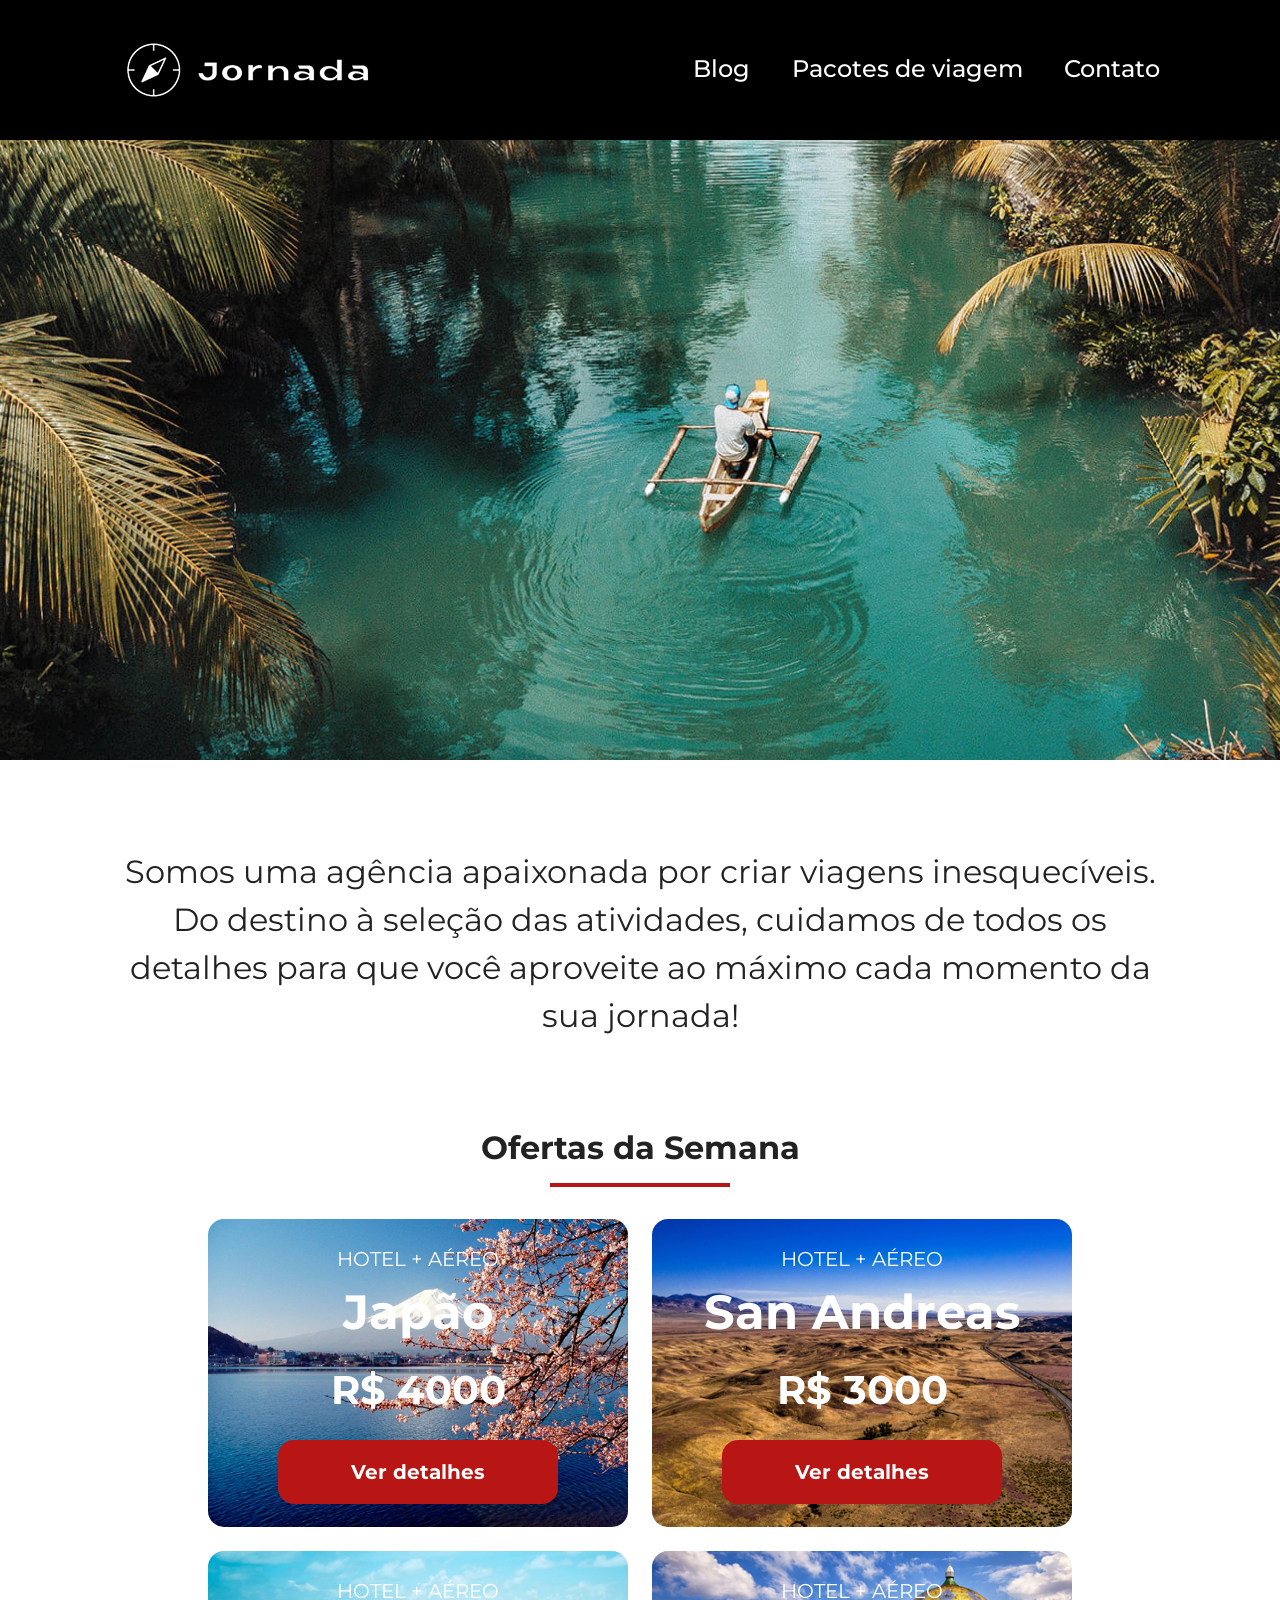
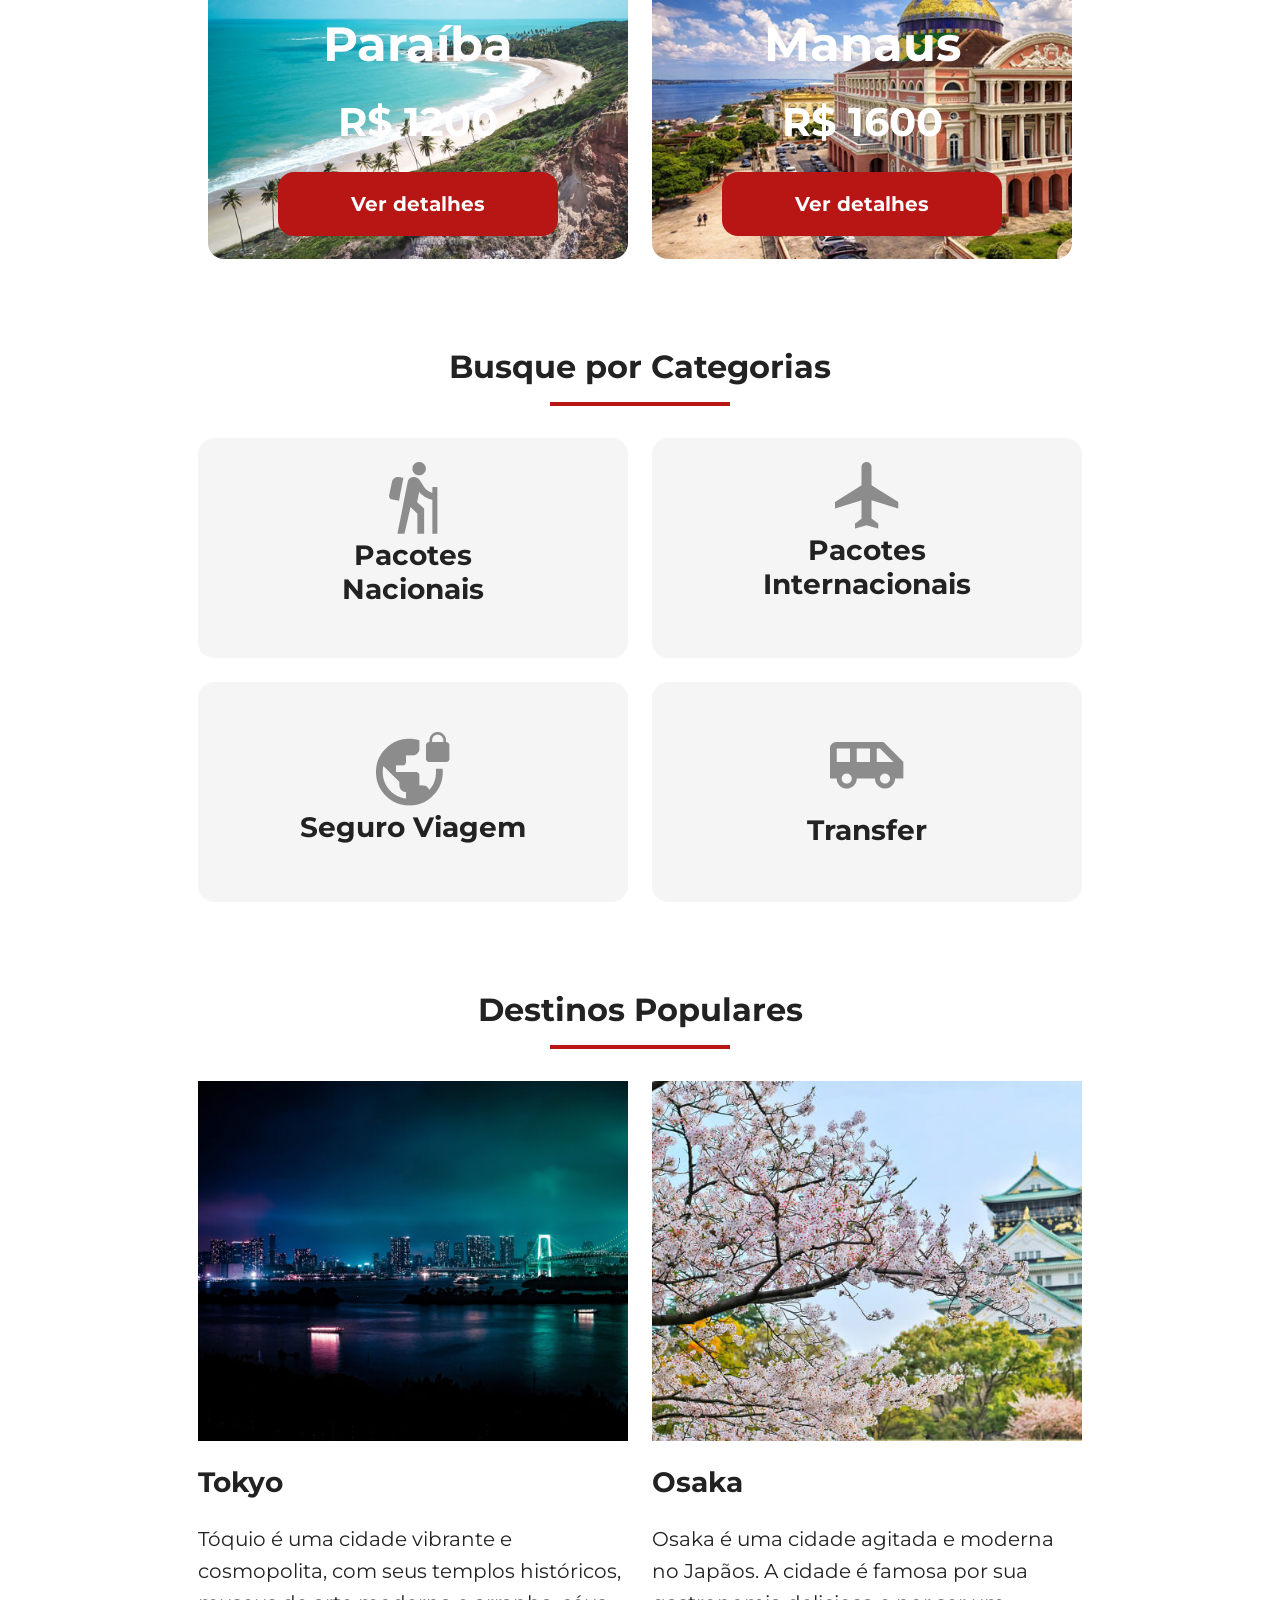
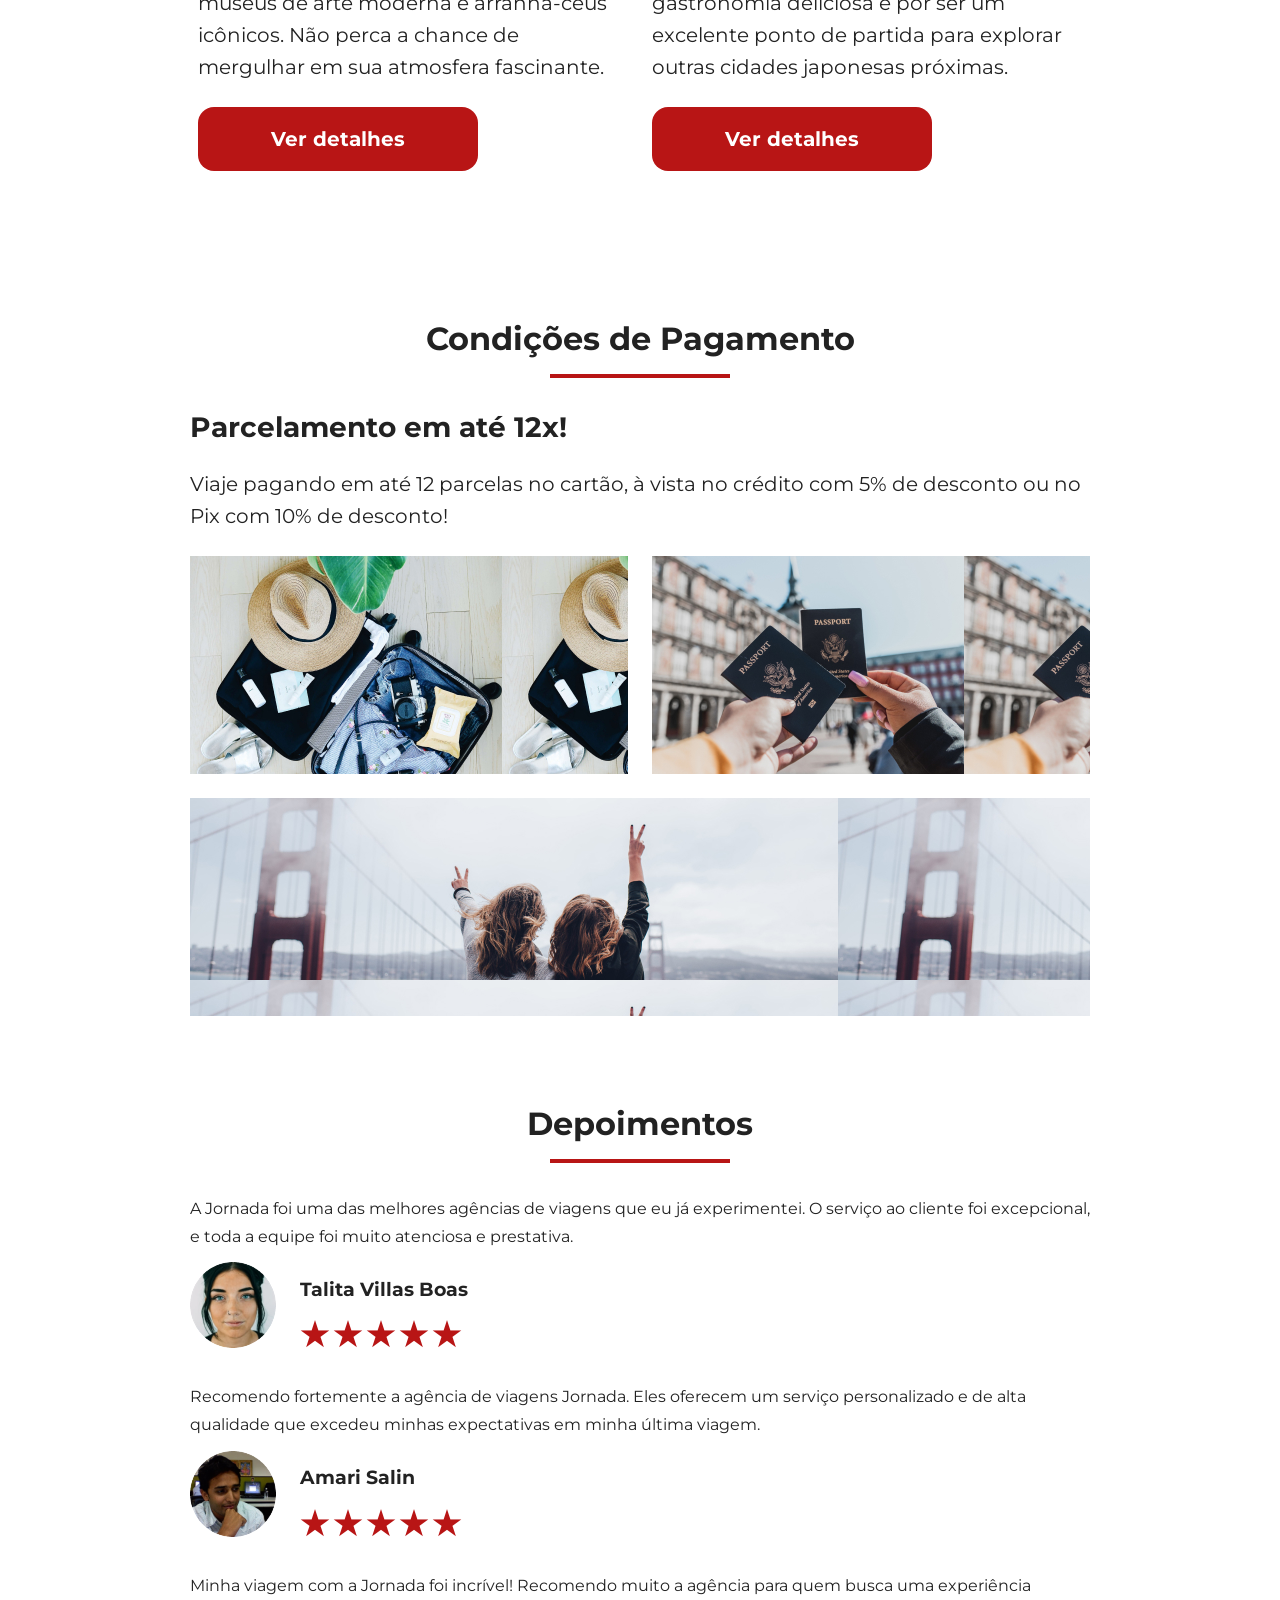
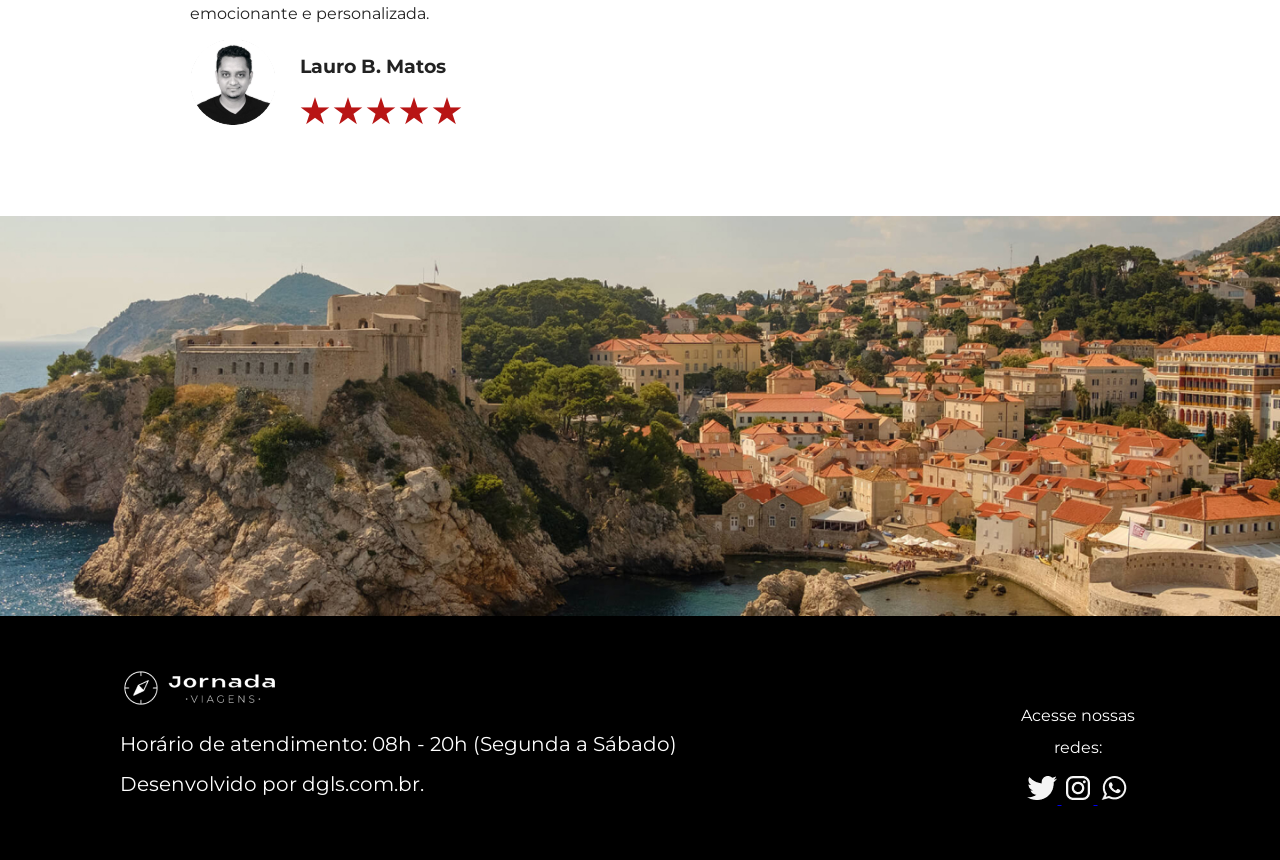
==== commit 4c0d0b8d: "Adiciona class active ao link correspondente da página no menu" ====
--- a/index.html
+++ b/index.html
@@ -3,8 +3,25 @@
   <head>
     <meta charset="UTF-8" />
     <meta name="viewport" content="width=device-width, initial-scale=1.0" />
+    <link rel="icon" href="img/bussula-jornada-white.png" />
     <link rel="stylesheet" href="css/style.css" />
     <title>Jornada Viagens</title>
+    <meta
+      name="description"
+      content="Jornada Viagens, uma agência apaixonada por criar viagens inesquecíveis."
+    />
+    <meta property="og:title" content="Jornada Viagens" />
+    <meta
+      property="og:description"
+      content="Jornada Viagens, uma agência apaixonada por criar viagens inesquecíveis."
+    />
+    <meta property="og:image" content="#" />
+    <meta
+      property="og:url"
+      content="https://dglshenriq.github.io/jornada-viagens"
+    />
+    <meta property="og:type" content="website" />
+    <meta property="og:site_name" content="Jornada Viagens" />
   </head>
   <body>
     <header class="main-header">
@@ -26,13 +43,27 @@
         <input type="checkbox" id="menu" hidden />
         <nav>
           <ul class="links-list">
-            <li><a href="blog.html" title="Acessar blog">Blog</a></li>
             <li>
-              <a href="pacotes.html" title="Acessar pacotes de viagem"
+              <a
+                href="blog.html"
+                title="Acessar blog"
+                >Blog</a
+              >
+            </li>
+            <li>
+              <a
+                href="pacotes-de-viagem.html"
+                title="Acessar pacotes de viagem"
                 >Pacotes de viagem</a
               >
             </li>
-            <li><a href="contato.html" title="Acessar contato">Contato</a></li>
+            <li>
+              <a
+                href="contato.html"
+                title="Acessar contato"
+                >Contato</a
+              >
+            </li>
           </ul>
         </nav>
       </div>
--- a/css/style.css
+++ b/css/style.css
@@ -0,0 +1,10 @@
+@import url(global.css);
+@import url(header.css);
+@import url(hero.css);
+@import url(offers.css);
+@import url(categories.css);
+@import url(destinations.css);
+@import url(payments.css);
+@import url(testimonials.css);
+@import url(footer.css);
+@import url(packages.css);
